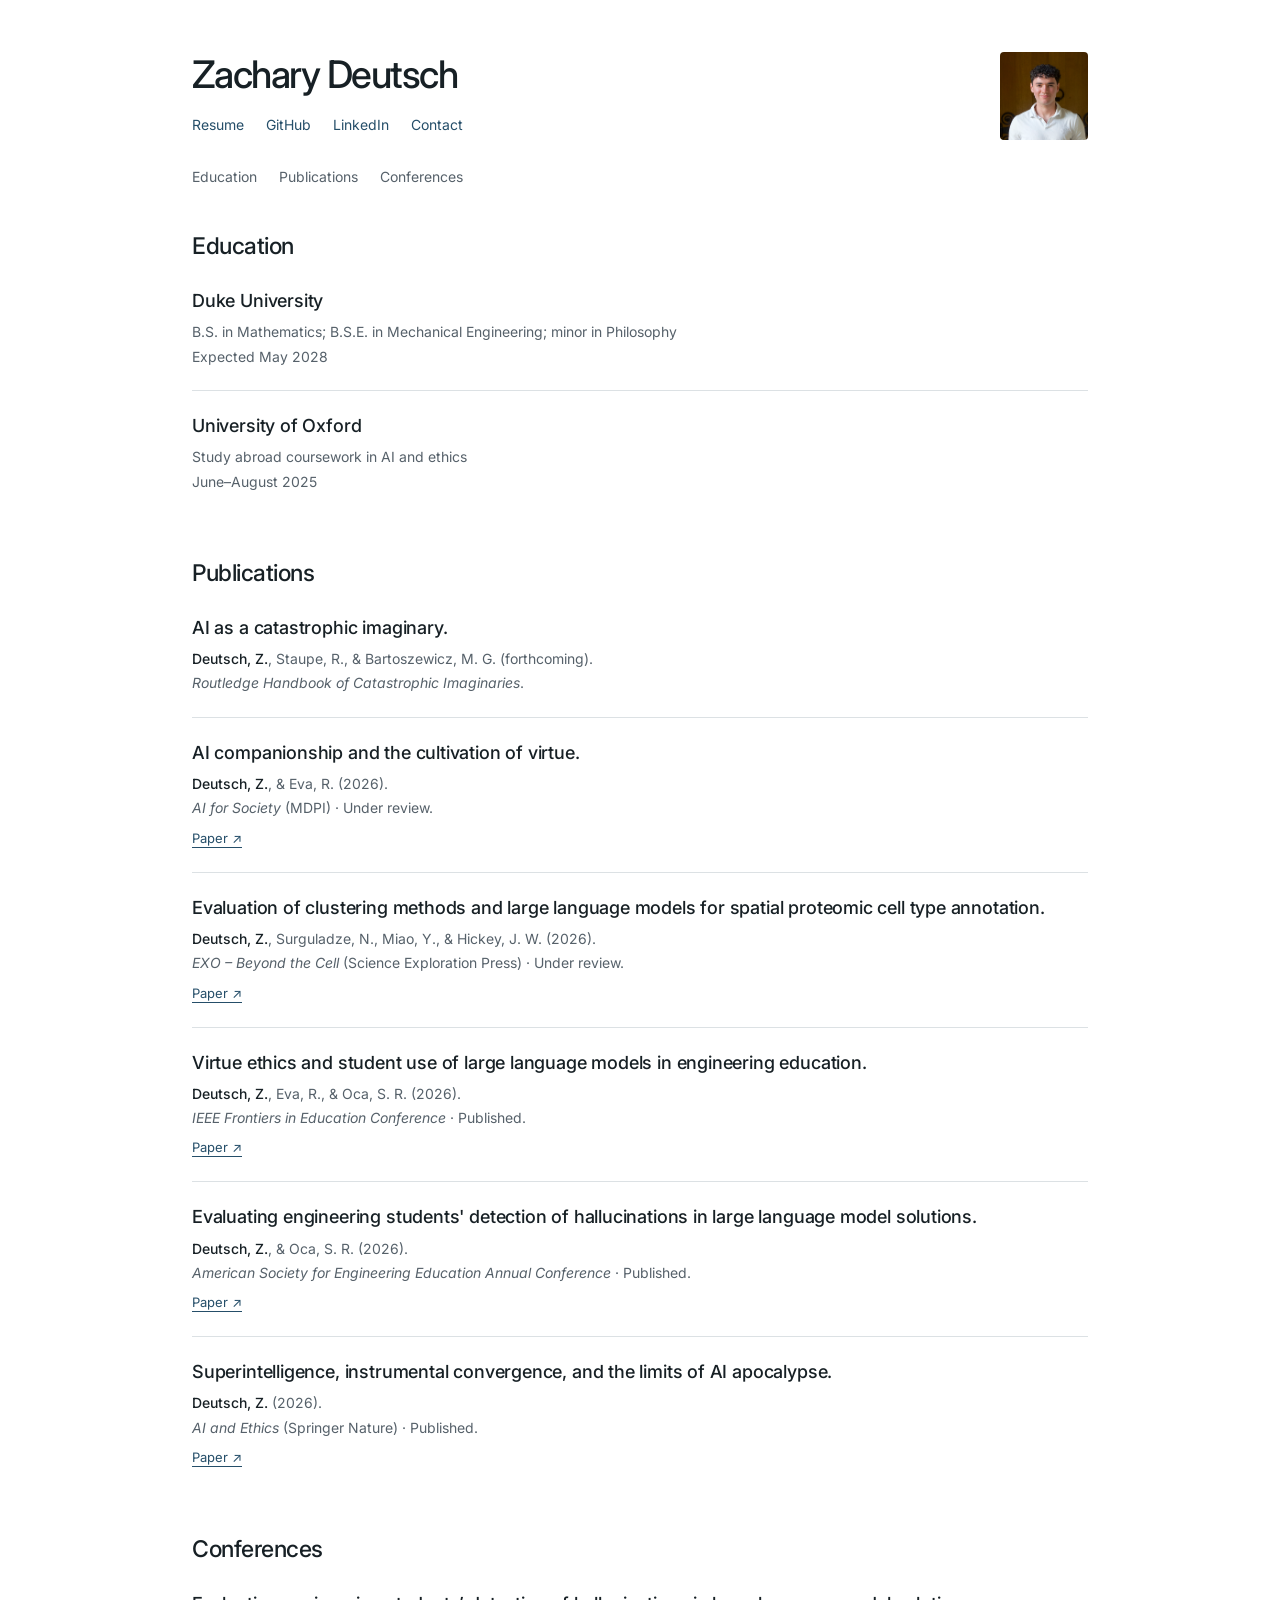
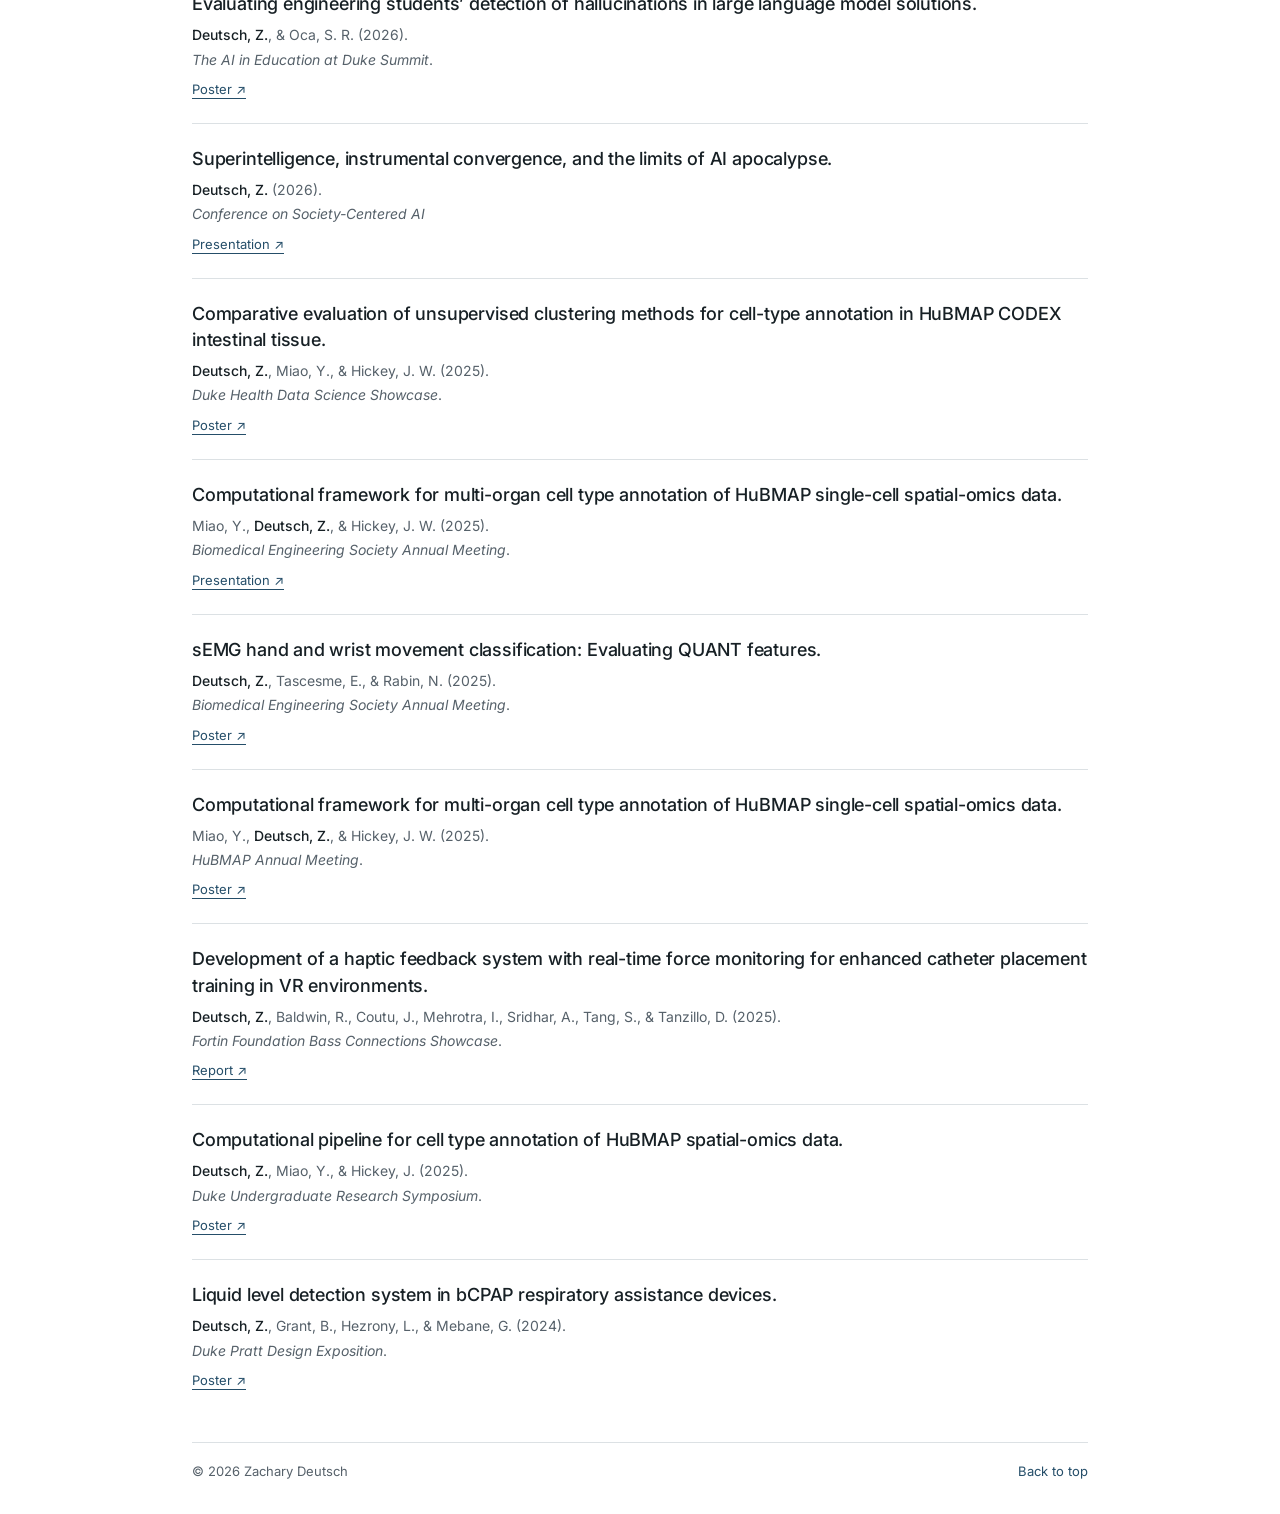
==== index.html @ 8d89047d "Correct publication metadata, statuses, report label, and education" ====
<!doctype html>
<html lang="en">
<head>
  <meta charset="utf-8" />
  <meta name="viewport" content="width=device-width,initial-scale=1" />
  <meta name="color-scheme" content="light dark" />
  <meta name="theme-color" content="#ffffff" media="(prefers-color-scheme: light)" />
  <meta name="theme-color" content="#191a1c" media="(prefers-color-scheme: dark)" />
  <title>Zachary Deutsch</title>
  <link rel="icon" href="/favicon.ico?v=serif-z-1" sizes="16x16 32x32 48x48" />
  <link rel="icon" type="image/png" href="/favicon-32.png?v=serif-z-1" sizes="32x32" media="(prefers-color-scheme: light)" />
  <link rel="icon" type="image/png" href="/favicon-dark-32.png?v=serif-z-1" sizes="32x32" media="(prefers-color-scheme: dark)" />
  <link rel="icon" type="image/svg+xml" href="/favicon.svg?v=serif-z-1" sizes="any" />
  <link rel="apple-touch-icon" href="/apple-touch-icon.png?v=serif-z-1" sizes="180x180" />
  <meta name="description" content="Personal website and portfolio of Zachary Deutsch." />
  <link rel="preconnect" href="https://fonts.googleapis.com">
  <link href="https://fonts.googleapis.com/css2?family=Inter:wght@400;500;600&display=swap" rel="stylesheet">
  <style>
    :root{
      color-scheme:light dark;
      --bg:#ffffff; --text:#172025; --muted:#56616a;
      --border:#dce1e4; --link:#254e69; --ring:#6d93ae;
    }
    @media (prefers-color-scheme:dark){
      :root{
        --bg:#191a1c; --text:#eeeff0; --muted:#adb5bb;
        --border:#3c4146; --link:#9dc8e3; --ring:#9dc8e3;
      }
    }
    *{box-sizing:border-box}
    html{scroll-behavior:smooth}
    body{margin:0;background:var(--bg);color:var(--text);font-family:Inter,system-ui,-apple-system,Segoe UI,Roboto,Helvetica,Arial,sans-serif;font-size:15px;line-height:1.6}
    .container{max-width:960px;margin:0 auto;padding:0 32px 32px}
    a{color:var(--link);text-decoration-thickness:1px;text-underline-offset:4px}
    a:focus-visible{outline:2px solid var(--ring);outline-offset:4px}
    .site-header{padding-top:52px}
    .identity{display:flex;justify-content:space-between;align-items:flex-start;gap:32px}
    h1{font-size:clamp(2rem,4vw,2.375rem);font-weight:500;line-height:1.16;letter-spacing:-.04em;margin:0}
    .profile-links,.section-links{display:flex;flex-wrap:wrap;gap:8px 22px}
    .profile-links{margin-top:18px}
    .profile-links a,.section-links a{font-size:.875rem;text-decoration:none}
    .profile-links a:hover,.section-links a:hover{text-decoration:underline}
    .section-links{margin-top:26px}
    .section-links a{color:var(--muted)}
    .avatar{width:88px;height:88px;flex-shrink:0;object-fit:cover;border-radius:4px}
    .section{margin-top:44px;scroll-margin-top:24px}
    h2{font-size:1.4375rem;line-height:1.3;font-weight:500;letter-spacing:-.02em;margin:0 0 4px}
    .grid{display:grid;gap:0}
    .list-item{min-width:0;margin:0;padding:22px 0}
    .list-item + .list-item{border-top:1px solid var(--border)}
    .publication-title{font-size:1.125rem;line-height:1.45;font-weight:500;letter-spacing:-.01em;margin:0;overflow-wrap:break-word}
    .publication-title a{color:var(--text);text-decoration:none}
    .publication-title a:hover{text-decoration:underline}
    .publication-authors,.publication-venue{color:var(--muted);font-size:.875rem;line-height:1.6}
    .publication-authors{margin:7px 0 0}
    .publication-authors strong{color:var(--text);font-weight:500}
    .publication-venue{margin:2px 0 0}
    .paper-link{display:inline-block;margin-top:8px;font-size:.8125rem}
    .footer{display:flex;justify-content:space-between;flex-wrap:wrap;gap:12px;margin-top:28px;padding-top:18px;border-top:1px solid var(--border);color:var(--muted);font-size:.8125rem}
    .footer a{text-decoration:none}
    .footer a:hover{text-decoration:underline}
    @media (max-width:640px){
      .container{padding:0 22px 28px}
      .site-header{padding-top:32px}
      .identity{gap:20px}
      .avatar{width:72px;height:72px}
      .profile-links{gap:8px 18px;margin-top:14px}
      .section-links{gap:8px 20px;margin-top:24px}
      .section{margin-top:36px}
      .publication-title{font-size:1.0625rem}
    }
    @media (max-width:380px){
      .identity{gap:14px}
      h1{font-size:1.75rem}
      .avatar{width:60px;height:60px}
    }
    @media (prefers-reduced-motion:reduce){
      html{scroll-behavior:auto}
    }
  </style>
</head>
<body id="top">
  <div class="container">
    <header class="site-header">
      <div class="identity">
        <div>
          <h1>Zachary Deutsch</h1>
          <nav class="profile-links" aria-label="Personal links">
            <a href="Zachary_Deutsch_Resume.pdf" target="_blank" rel="noopener noreferrer">Resume</a>
            <a href="https://github.com/zachary-deutsch" target="_blank" rel="noopener noreferrer">GitHub</a>
            <a href="https://www.linkedin.com/in/zachary-deutsch-505307279/" target="_blank" rel="noopener noreferrer">LinkedIn</a>
            <a href="mailto:zachary.deutsch@duke.edu">Contact</a>
          </nav>
        </div>
        <img class="avatar" src="portrait.jpg" alt="Zachary Deutsch" width="88" height="88" />
      </div>
      <nav class="section-links" aria-label="Sections">
        <a href="#education">Education</a>
        <a href="#publications">Publications</a>
        <a href="#conferences">Conferences</a>
      </nav>
    </header>

    <main>
      <!-- Education -->
      <section id="education" class="section">
        <h2>Education</h2>
        <div class="grid">
          <article class="list-item publication">
            <h3 class="publication-title">Duke University</h3>
            <p class="publication-authors">B.S. in Mathematics; B.S.E. in Mechanical Engineering; minor in Philosophy</p>
            <p class="publication-venue">Expected May 2028</p>
          </article>
          <article class="list-item publication">
            <h3 class="publication-title">University of Oxford</h3>
            <p class="publication-authors">Study abroad coursework in AI and ethics</p>
            <p class="publication-venue">June–August 2025</p>
          </article>
        </div>
      </section>

      <!-- Publications -->
      <section id="publications" class="section">
        <h2>Publications</h2>
        <div class="grid">
          <article class="list-item publication">
            <h3 class="publication-title">AI as a catastrophic imaginary.</h3>
            <p class="publication-authors"><strong>Deutsch, Z.</strong>, Staupe, R., &amp; Bartoszewicz, M. G. (forthcoming).</p>
            <p class="publication-venue"><em>Routledge Handbook of Catastrophic Imaginaries</em>.</p>
          </article>
          <article class="list-item publication">
            <h3 class="publication-title"><a href="AI_Companionship_and_the_Cultivation_of_Virtue.pdf" target="_blank" rel="noopener noreferrer">AI companionship and the cultivation of virtue.</a></h3>
            <p class="publication-authors"><strong>Deutsch, Z.</strong>, &amp; Eva, R. (2026).</p>
            <p class="publication-venue"><em>AI for Society</em> (MDPI) · Under review.</p>
            <a class="paper-link" href="AI_Companionship_and_the_Cultivation_of_Virtue.pdf" target="_blank" rel="noopener noreferrer" aria-label="Read paper">Paper ↗</a>
          </article>
          <article class="list-item publication">
            <h3 class="publication-title"><a href="Deutsch_Hickey_Manuscript.pdf" target="_blank" rel="noopener noreferrer">Evaluation of clustering methods and large language models for spatial proteomic cell type annotation.</a></h3>
            <p class="publication-authors"><strong>Deutsch, Z.</strong>, Surguladze, N., Miao, Y., &amp; Hickey, J. W. (2026).</p>
            <p class="publication-venue"><em>EXO – Beyond the Cell</em> (Science Exploration Press) · Under review.</p>
            <a class="paper-link" href="Deutsch_Hickey_Manuscript.pdf" target="_blank" rel="noopener noreferrer" aria-label="Read paper">Paper ↗</a>
          </article>
          <article class="list-item publication">
            <h3 class="publication-title"><a href="FIE_2026.pdf" target="_blank" rel="noopener noreferrer">Virtue ethics and student use of large language models in engineering education.</a></h3>
            <p class="publication-authors"><strong>Deutsch, Z.</strong>, Eva, R., &amp; Oca, S. R. (2026).</p>
            <p class="publication-venue"><em>IEEE Frontiers in Education Conference</em> · Published.</p>
            <a class="paper-link" href="FIE_2026.pdf" target="_blank" rel="noopener noreferrer" aria-label="Read paper">Paper ↗</a>
          </article>
          <article class="list-item publication">
            <h3 class="publication-title"><a href="https://peer.asee.org/evaluating-engineering-students-detection-of-hallucinations-in-large-language-model-solutions" target="_blank" rel="noopener noreferrer">Evaluating engineering students' detection of hallucinations in large language model solutions.</a></h3>
            <p class="publication-authors"><strong>Deutsch, Z.</strong>, &amp; Oca, S. R. (2026).</p>
            <p class="publication-venue"><em>American Society for Engineering Education Annual Conference</em> · Published.</p>
            <a class="paper-link" href="https://peer.asee.org/evaluating-engineering-students-detection-of-hallucinations-in-large-language-model-solutions" target="_blank" rel="noopener noreferrer" aria-label="Read paper">Paper ↗</a>
          </article>
          <article class="list-item publication">
            <h3 class="publication-title"><a href="https://link.springer.com/article/10.1007/s43681-025-00941-z" target="_blank" rel="noopener noreferrer">Superintelligence, instrumental convergence, and the limits of AI apocalypse.</a></h3>
            <p class="publication-authors"><strong>Deutsch, Z.</strong> (2026).</p>
            <p class="publication-venue"><em>AI and Ethics</em> (Springer Nature) · Published.</p>
            <a class="paper-link" href="https://link.springer.com/article/10.1007/s43681-025-00941-z" target="_blank" rel="noopener noreferrer" aria-label="Read paper">Paper ↗</a>
          </article>
        </div>
      </section>

      <!-- Conferences -->
      <section id="conferences" class="section">
        <h2>Conferences</h2>
        <div class="grid">
          <article class="list-item publication">
            <h3 class="publication-title"><a href="Duke_AI_Education_Conference.pdf" target="_blank" rel="noopener noreferrer">Evaluating engineering students’ detection of hallucinations in large language model solutions.</a></h3>
            <p class="publication-authors"><strong>Deutsch, Z.</strong>, &amp; Oca, S. R. (2026).</p>
            <p class="publication-venue"><em>The AI in Education at Duke Summit</em>.</p>
            <a class="paper-link" href="Duke_AI_Education_Conference.pdf" target="_blank" rel="noopener noreferrer" aria-label="View poster">Poster ↗</a>
          </article>
          <article class="list-item publication" id="scai-2026-superintelligence">
            <h3 class="publication-title"><a href="https://sites.duke.edu/scai/abstracts/#e-n-accordion-item-1442" target="_blank" rel="noopener noreferrer">Superintelligence, instrumental convergence, and the limits of AI apocalypse.</a></h3>
            <p class="publication-authors"><strong>Deutsch, Z.</strong> (2026).</p>
            <p class="publication-venue"><em>Conference on Society-Centered AI</em></p>
            <a class="paper-link" href="https://sites.duke.edu/scai/abstracts/#e-n-accordion-item-1442" target="_blank" rel="noopener noreferrer" aria-label="View presentation">Presentation ↗</a>
          </article>
          <article class="list-item publication">
            <h3 class="publication-title"><a href="20251125_Health_Data_Science.pdf" target="_blank" rel="noopener noreferrer">Comparative evaluation of unsupervised clustering methods for cell-type annotation in HuBMAP CODEX intestinal tissue.</a></h3>
            <p class="publication-authors"><strong>Deutsch, Z.</strong>, Miao, Y., &amp; Hickey, J. W. (2025).</p>
            <p class="publication-venue"><em>Duke Health Data Science Showcase</em>.</p>
            <a class="paper-link" href="20251125_Health_Data_Science.pdf" target="_blank" rel="noopener noreferrer" aria-label="View poster">Poster ↗</a>
          </article>
          <article class="list-item publication" id="bmes-2025-computational-framework">
            <h3 class="publication-title"><a href="https://2025bmes.eventscribe.net/fsPopup.asp?PresentationID=1702075&amp;mode=presInfo" target="_blank" rel="noopener noreferrer">Computational framework for multi-organ cell type annotation of HuBMAP single-cell spatial-omics data.</a></h3>
            <p class="publication-authors">Miao, Y., <strong>Deutsch, Z.</strong>, &amp; Hickey, J. W. (2025).</p>
            <p class="publication-venue"><em>Biomedical Engineering Society Annual Meeting</em>.</p>
            <a class="paper-link" href="https://2025bmes.eventscribe.net/fsPopup.asp?PresentationID=1702075&amp;mode=presInfo" target="_blank" rel="noopener noreferrer" aria-label="View presentation">Presentation ↗</a>
          </article>
          <article class="list-item publication">
            <h3 class="publication-title"><a href="20250908_BMES_Deutsch.pdf" target="_blank" rel="noopener noreferrer">sEMG hand and wrist movement classification: Evaluating QUANT features.</a></h3>
            <p class="publication-authors"><strong>Deutsch, Z.</strong>, Tascesme, E., &amp; Rabin, N. (2025).</p>
            <p class="publication-venue"><em>Biomedical Engineering Society Annual Meeting</em>.</p>
            <a class="paper-link" href="20250908_BMES_Deutsch.pdf" target="_blank" rel="noopener noreferrer" aria-label="View poster">Poster ↗</a>
          </article>
          <article class="list-item publication">
            <h3 class="publication-title"><a href="20250502_HuBMAP_annual_poster_Yang-compressed.pdf" target="_blank" rel="noopener noreferrer">Computational framework for multi-organ cell type annotation of HuBMAP single-cell spatial-omics data.</a></h3>
            <p class="publication-authors">Miao, Y., <strong>Deutsch, Z.</strong>, &amp; Hickey, J. W. (2025).</p>
            <p class="publication-venue"><em>HuBMAP Annual Meeting</em>.</p>
            <a class="paper-link" href="20250502_HuBMAP_annual_poster_Yang-compressed.pdf" target="_blank" rel="noopener noreferrer" aria-label="View poster">Poster ↗</a>
          </article>
          <article class="list-item publication">
            <h3 class="publication-title"><a href="Review%20Paper%20Structure.pdf" target="_blank" rel="noopener noreferrer">Development of a haptic feedback system with real-time force monitoring for enhanced catheter placement training in VR environments.</a></h3>
            <p class="publication-authors"><strong>Deutsch, Z.</strong>, Baldwin, R., Coutu, J., Mehrotra, I., Sridhar, A., Tang, S., &amp; Tanzillo, D. (2025).</p>
            <p class="publication-venue"><em>Fortin Foundation Bass Connections Showcase</em>.</p>
            <a class="paper-link" href="Review%20Paper%20Structure.pdf" target="_blank" rel="noopener noreferrer" aria-label="Read report">Report ↗</a>
          </article>
          <article class="list-item publication">
            <h3 class="publication-title"><a href="20250410_Undergraduate_Research_Symposium_Deutsch.pdf" target="_blank" rel="noopener noreferrer">Computational pipeline for cell type annotation of HuBMAP spatial-omics data.</a></h3>
            <p class="publication-authors"><strong>Deutsch, Z.</strong>, Miao, Y., &amp; Hickey, J. (2025).</p>
            <p class="publication-venue"><em>Duke Undergraduate Research Symposium</em>.</p>
            <a class="paper-link" href="20250410_Undergraduate_Research_Symposium_Deutsch.pdf" target="_blank" rel="noopener noreferrer" aria-label="View poster">Poster ↗</a>
          </article>
          <article class="list-item publication">
            <h3 class="publication-title"><a href="Poster%20Presentation.pdf" target="_blank" rel="noopener noreferrer">Liquid level detection system in bCPAP respiratory assistance devices.</a></h3>
            <p class="publication-authors"><strong>Deutsch, Z.</strong>, Grant, B., Hezrony, L., &amp; Mebane, G. (2024).</p>
            <p class="publication-venue"><em>Duke Pratt Design Exposition</em>.</p>
            <a class="paper-link" href="Poster%20Presentation.pdf" target="_blank" rel="noopener noreferrer" aria-label="View poster">Poster ↗</a>
          </article>
        </div>
      </section>
    </main>

    <footer class="footer">
      <span>© <span id="year"></span> Zachary Deutsch</span>
      <a href="#top">Back to top</a>
    </footer>
  </div>

  <script>
    document.getElementById('year').textContent = new Date().getFullYear();
  </script>
</body>
</html>
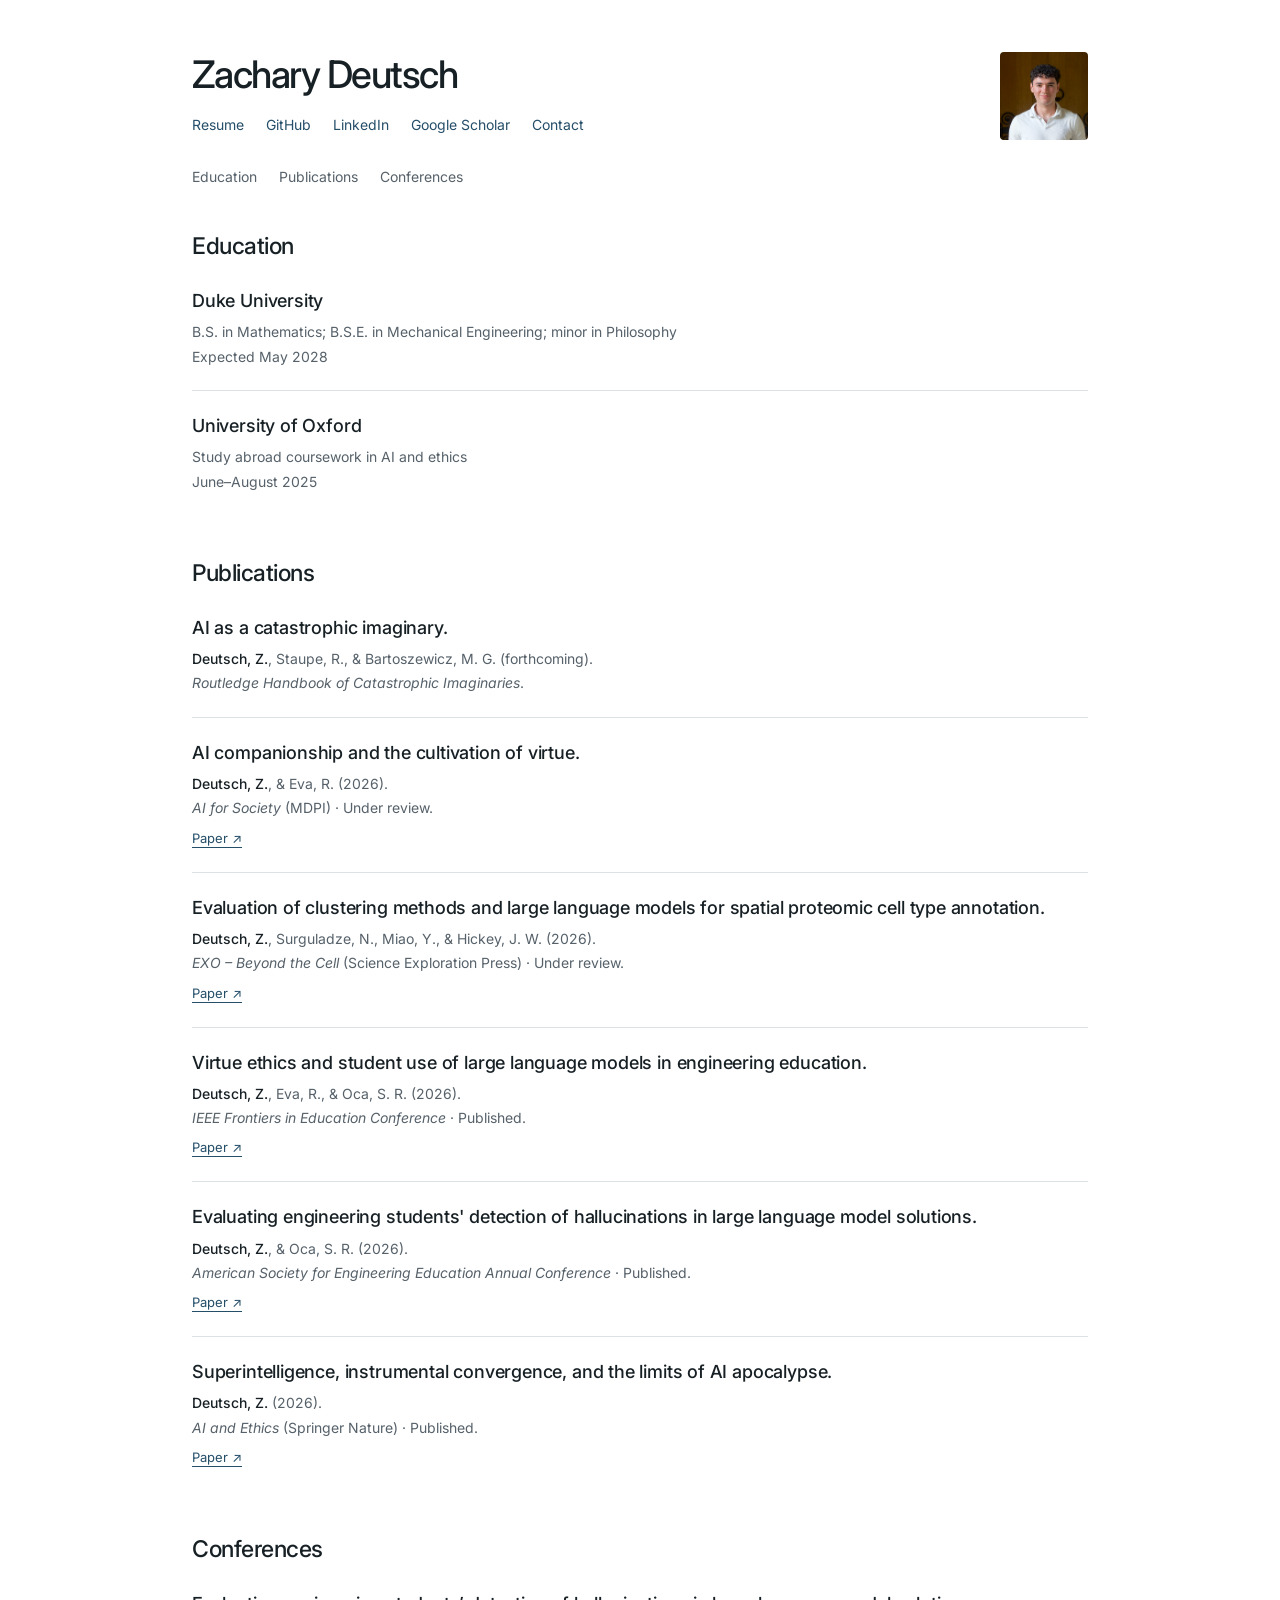
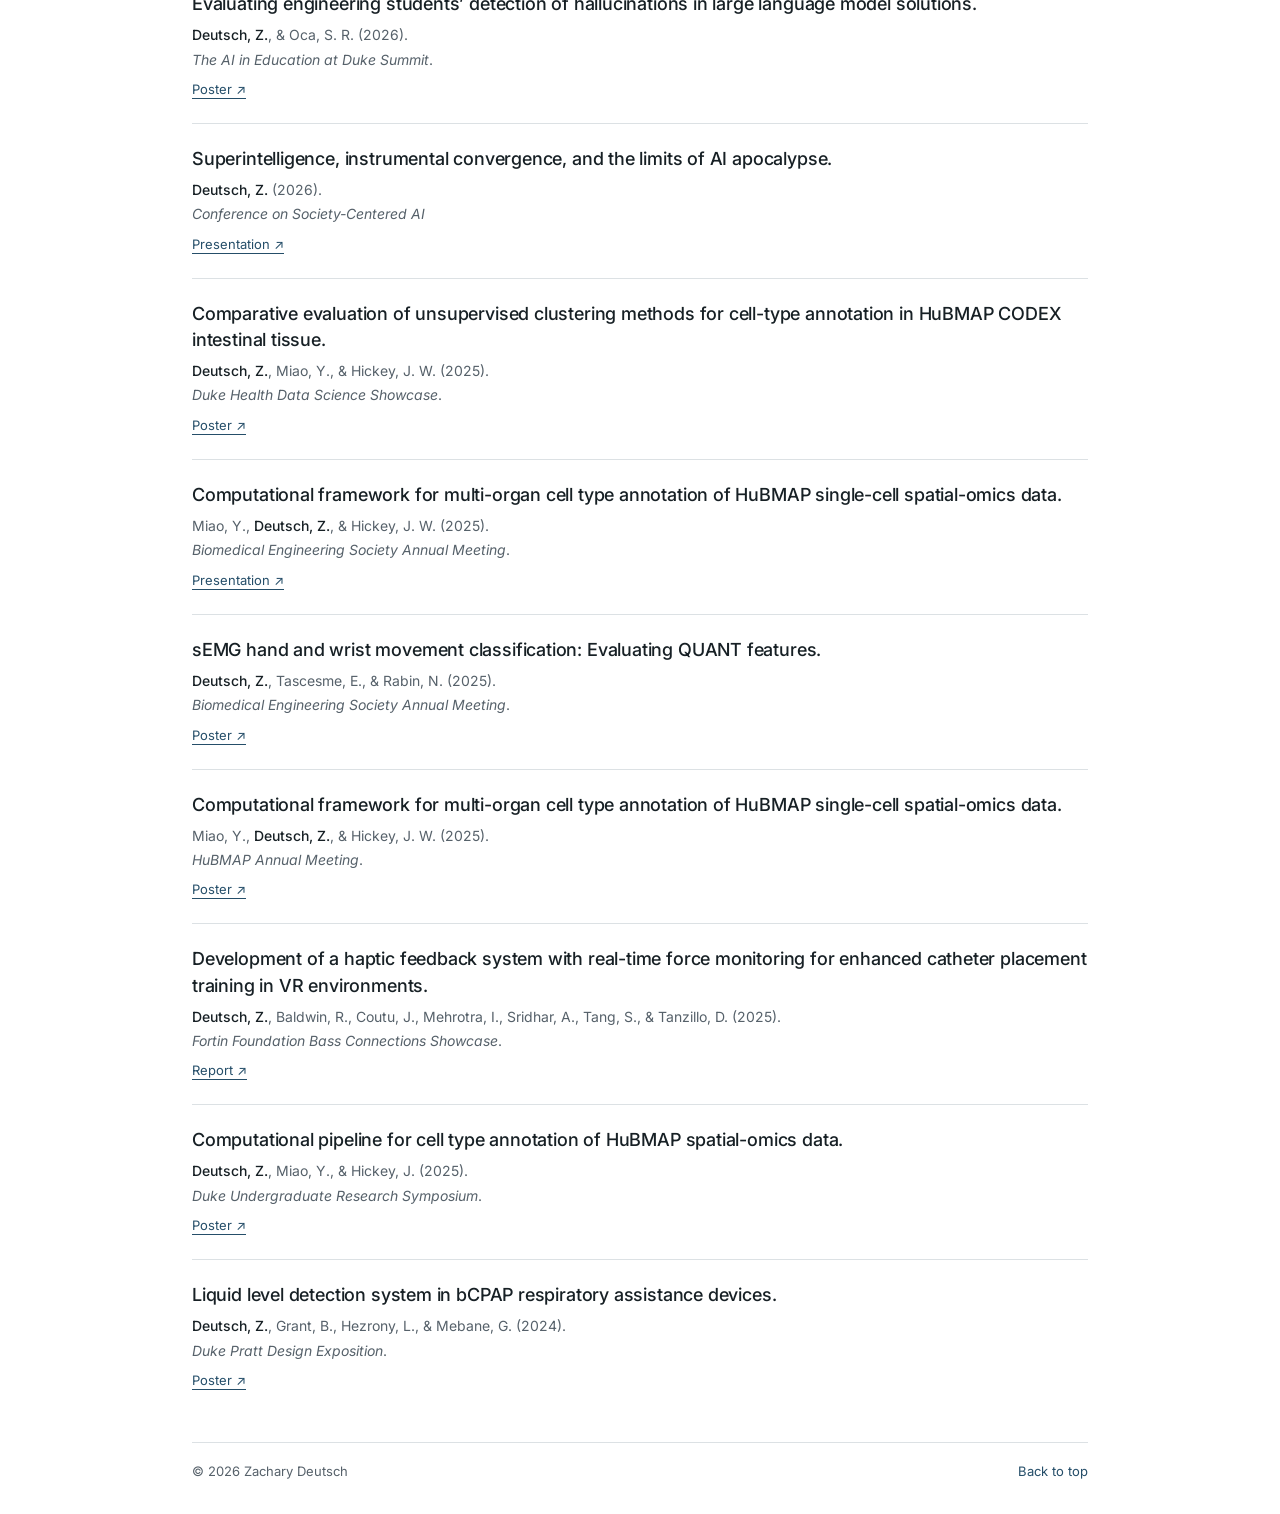
==== commit 604408bc: "Add Google Scholar profile link" ====
--- a/index.html
+++ b/index.html
@@ -89,6 +89,7 @@
             <a href="Zachary_Deutsch_Resume.pdf" target="_blank" rel="noopener noreferrer">Resume</a>
             <a href="https://github.com/zachary-deutsch" target="_blank" rel="noopener noreferrer">GitHub</a>
             <a href="https://www.linkedin.com/in/zachary-deutsch-505307279/" target="_blank" rel="noopener noreferrer">LinkedIn</a>
+            <a href="https://scholar.google.com/citations?user=0N9ZhvMAAAAJ&amp;hl=en" target="_blank" rel="noopener noreferrer">Google Scholar</a>
             <a href="mailto:zachary.deutsch@duke.edu">Contact</a>
           </nav>
         </div>
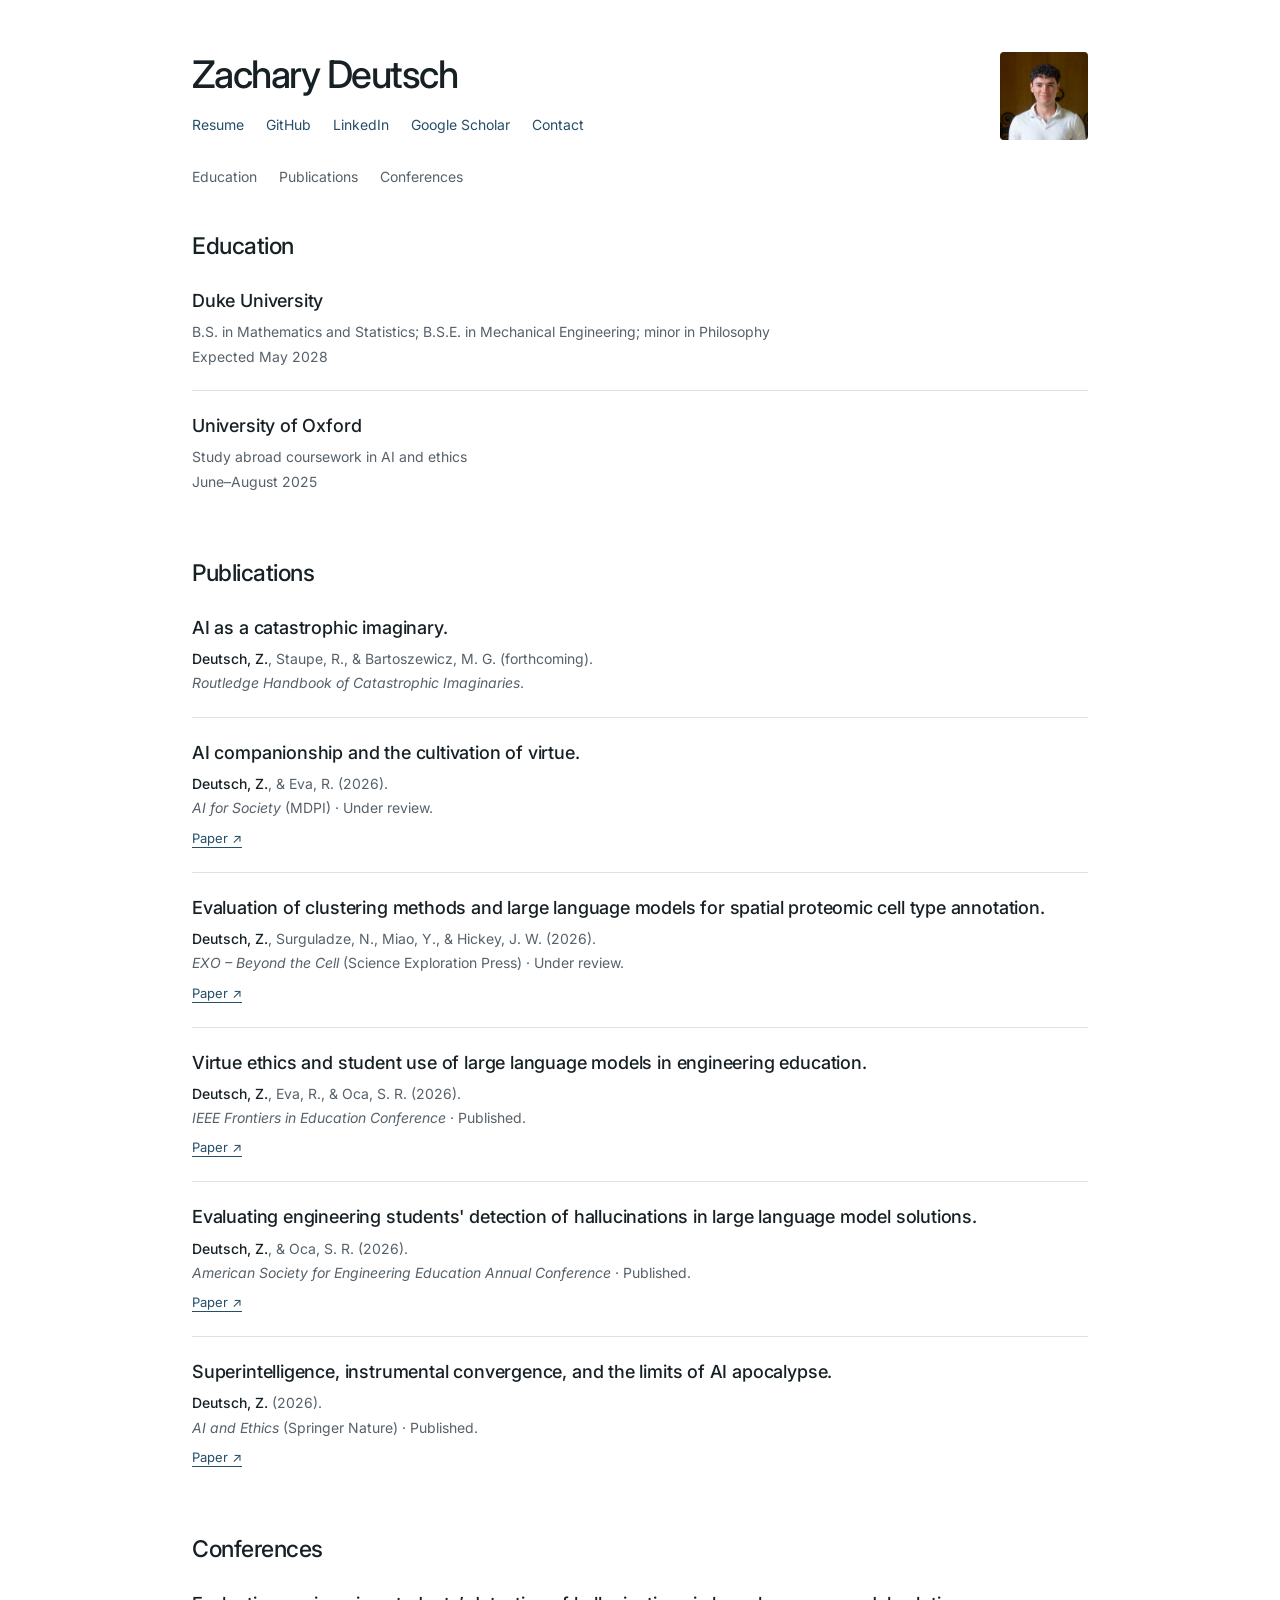
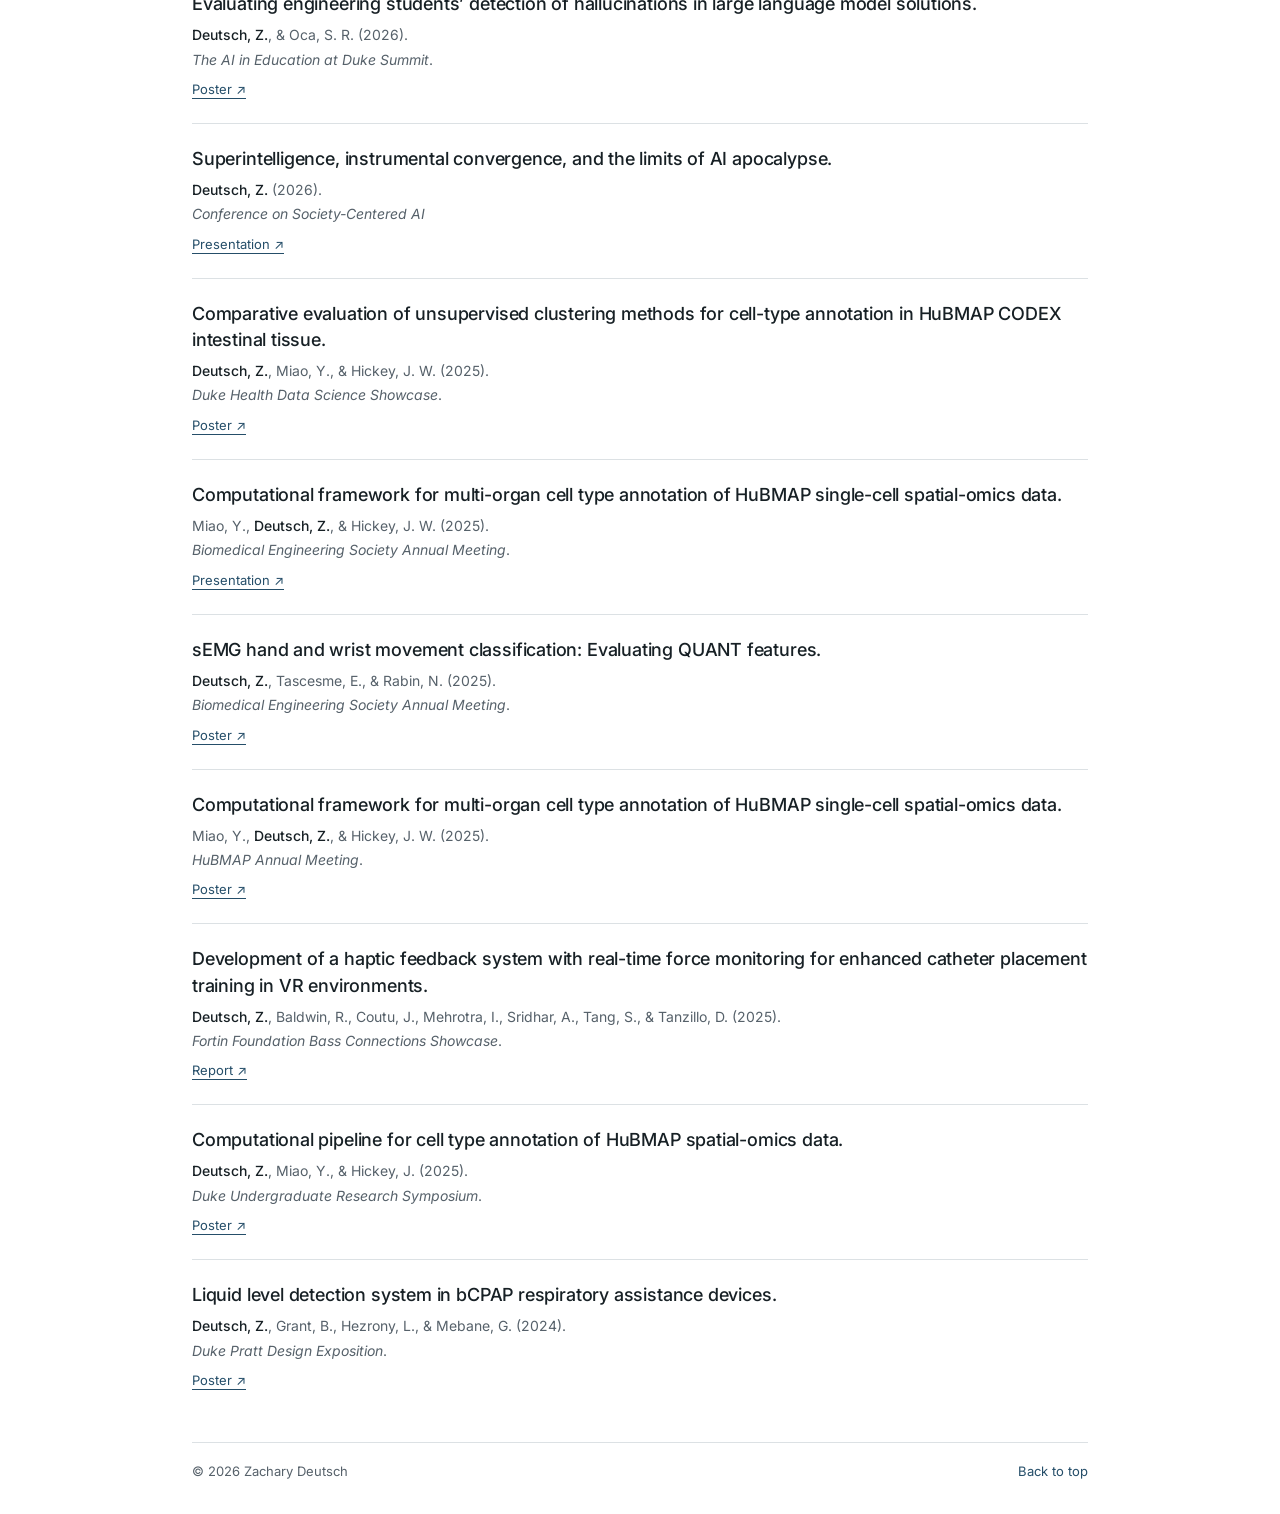
==== commit 5ab5be29: "Add Statistics major to Duke education" ====
--- a/index.html
+++ b/index.html
@@ -109,7 +109,7 @@
         <div class="grid">
           <article class="list-item publication">
             <h3 class="publication-title">Duke University</h3>
-            <p class="publication-authors">B.S. in Mathematics; B.S.E. in Mechanical Engineering; minor in Philosophy</p>
+            <p class="publication-authors">B.S. in Mathematics and Statistics; B.S.E. in Mechanical Engineering; minor in Philosophy</p>
             <p class="publication-venue">Expected May 2028</p>
           </article>
           <article class="list-item publication">
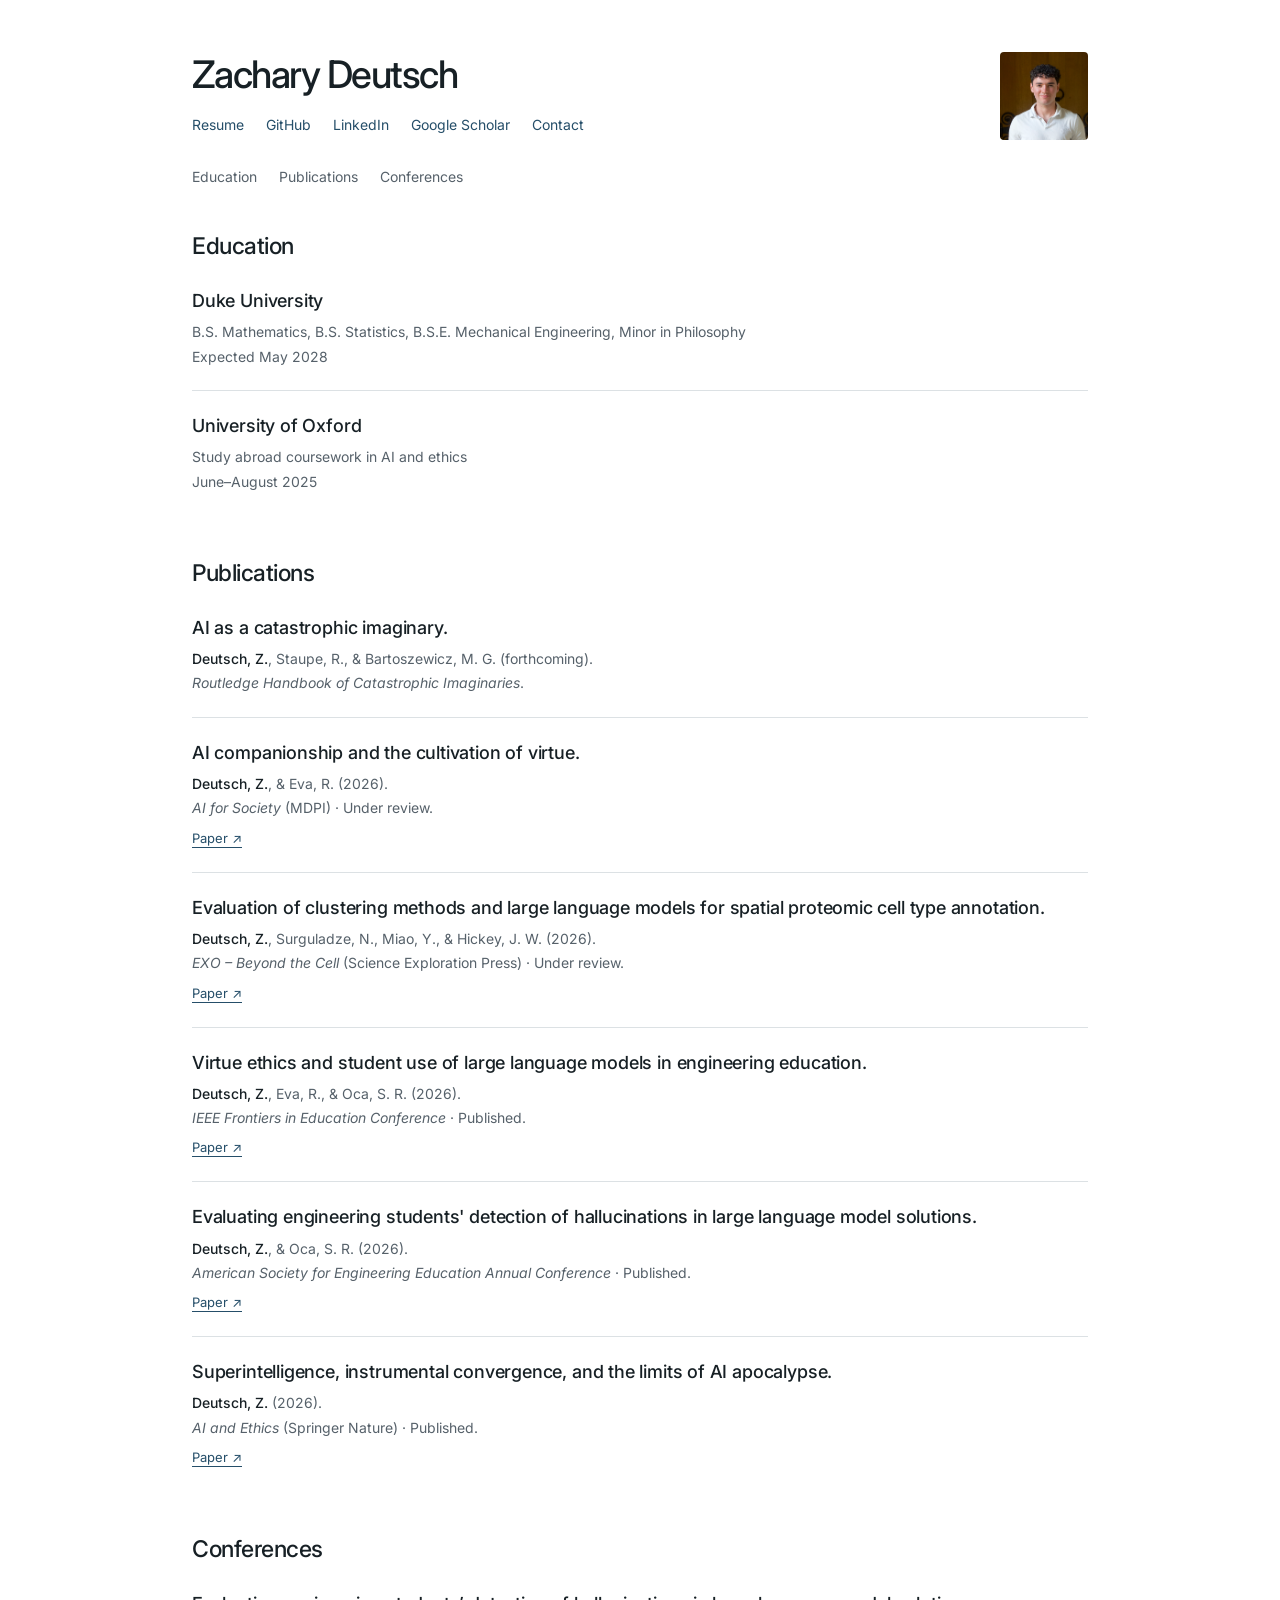
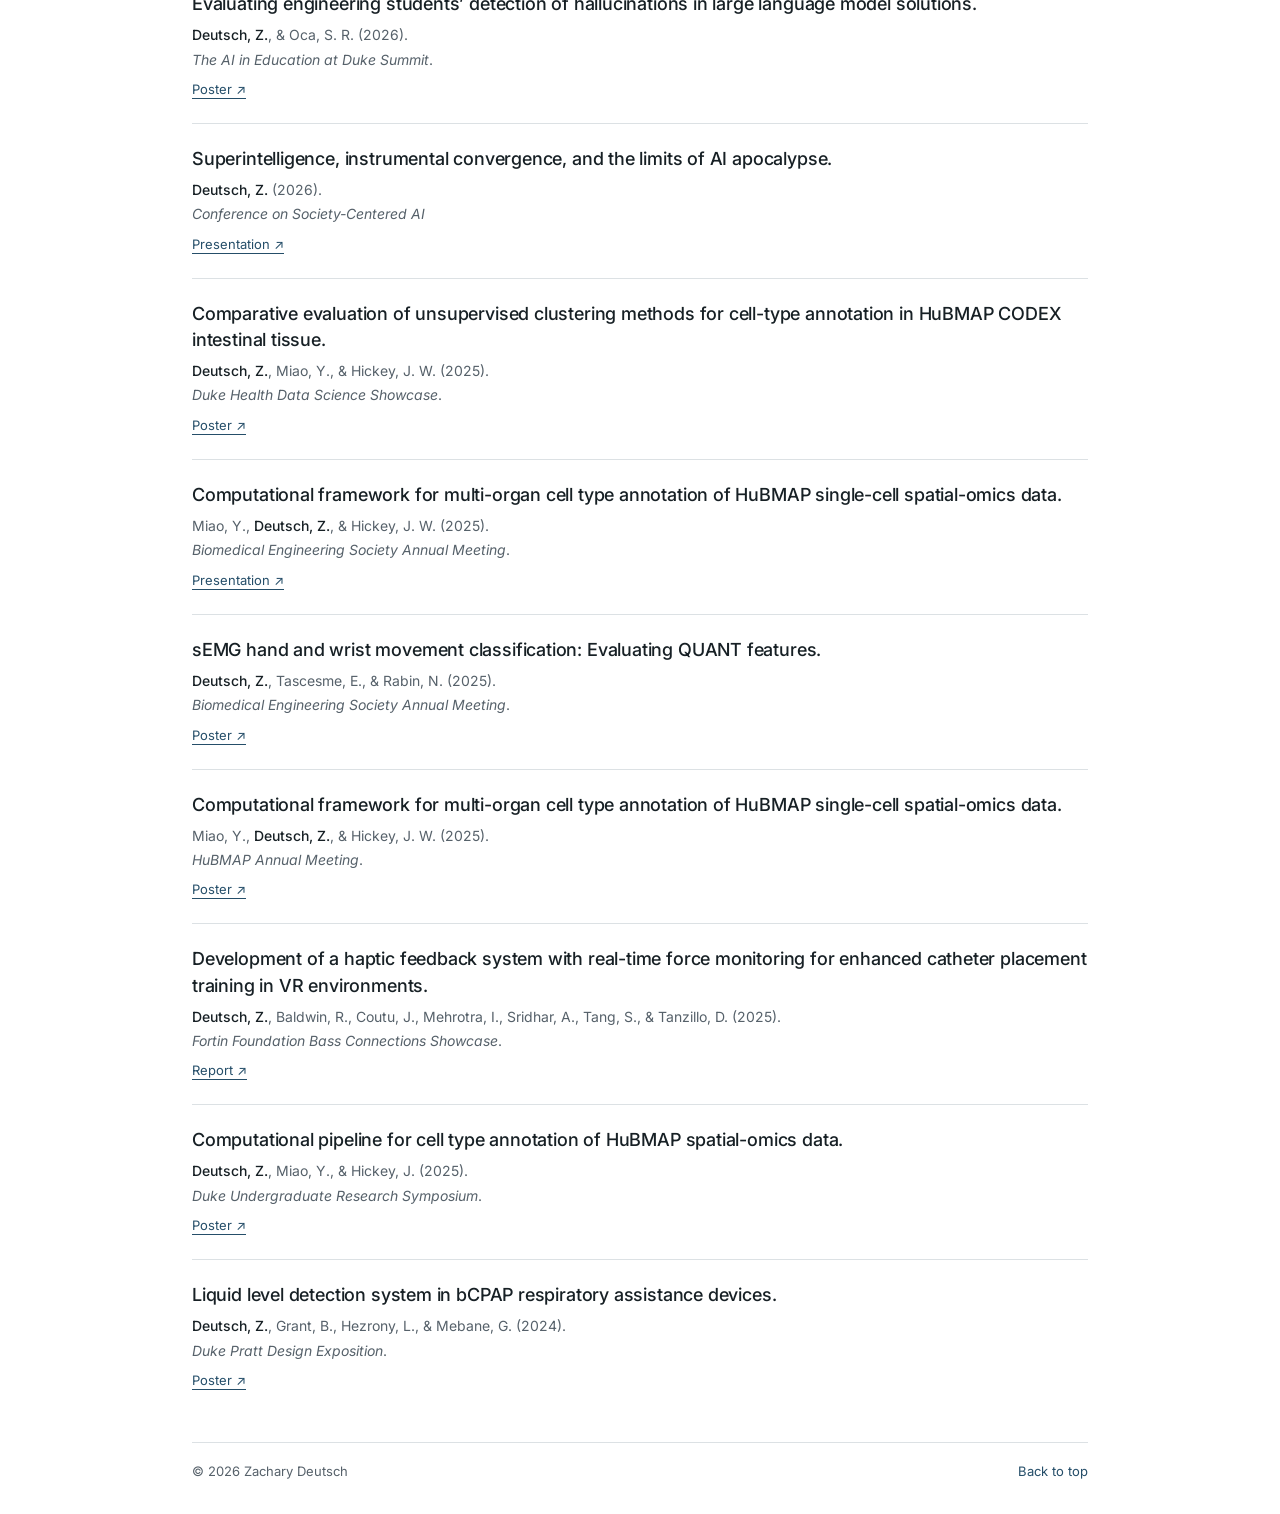
==== commit 30ef66dc: "Use requested degree wording in education" ====
--- a/index.html
+++ b/index.html
@@ -109,7 +109,7 @@
         <div class="grid">
           <article class="list-item publication">
             <h3 class="publication-title">Duke University</h3>
-            <p class="publication-authors">B.S. in Mathematics and Statistics; B.S.E. in Mechanical Engineering; minor in Philosophy</p>
+            <p class="publication-authors">B.S. Mathematics, B.S. Statistics, B.S.E. Mechanical Engineering, Minor in Philosophy</p>
             <p class="publication-venue">Expected May 2028</p>
           </article>
           <article class="list-item publication">
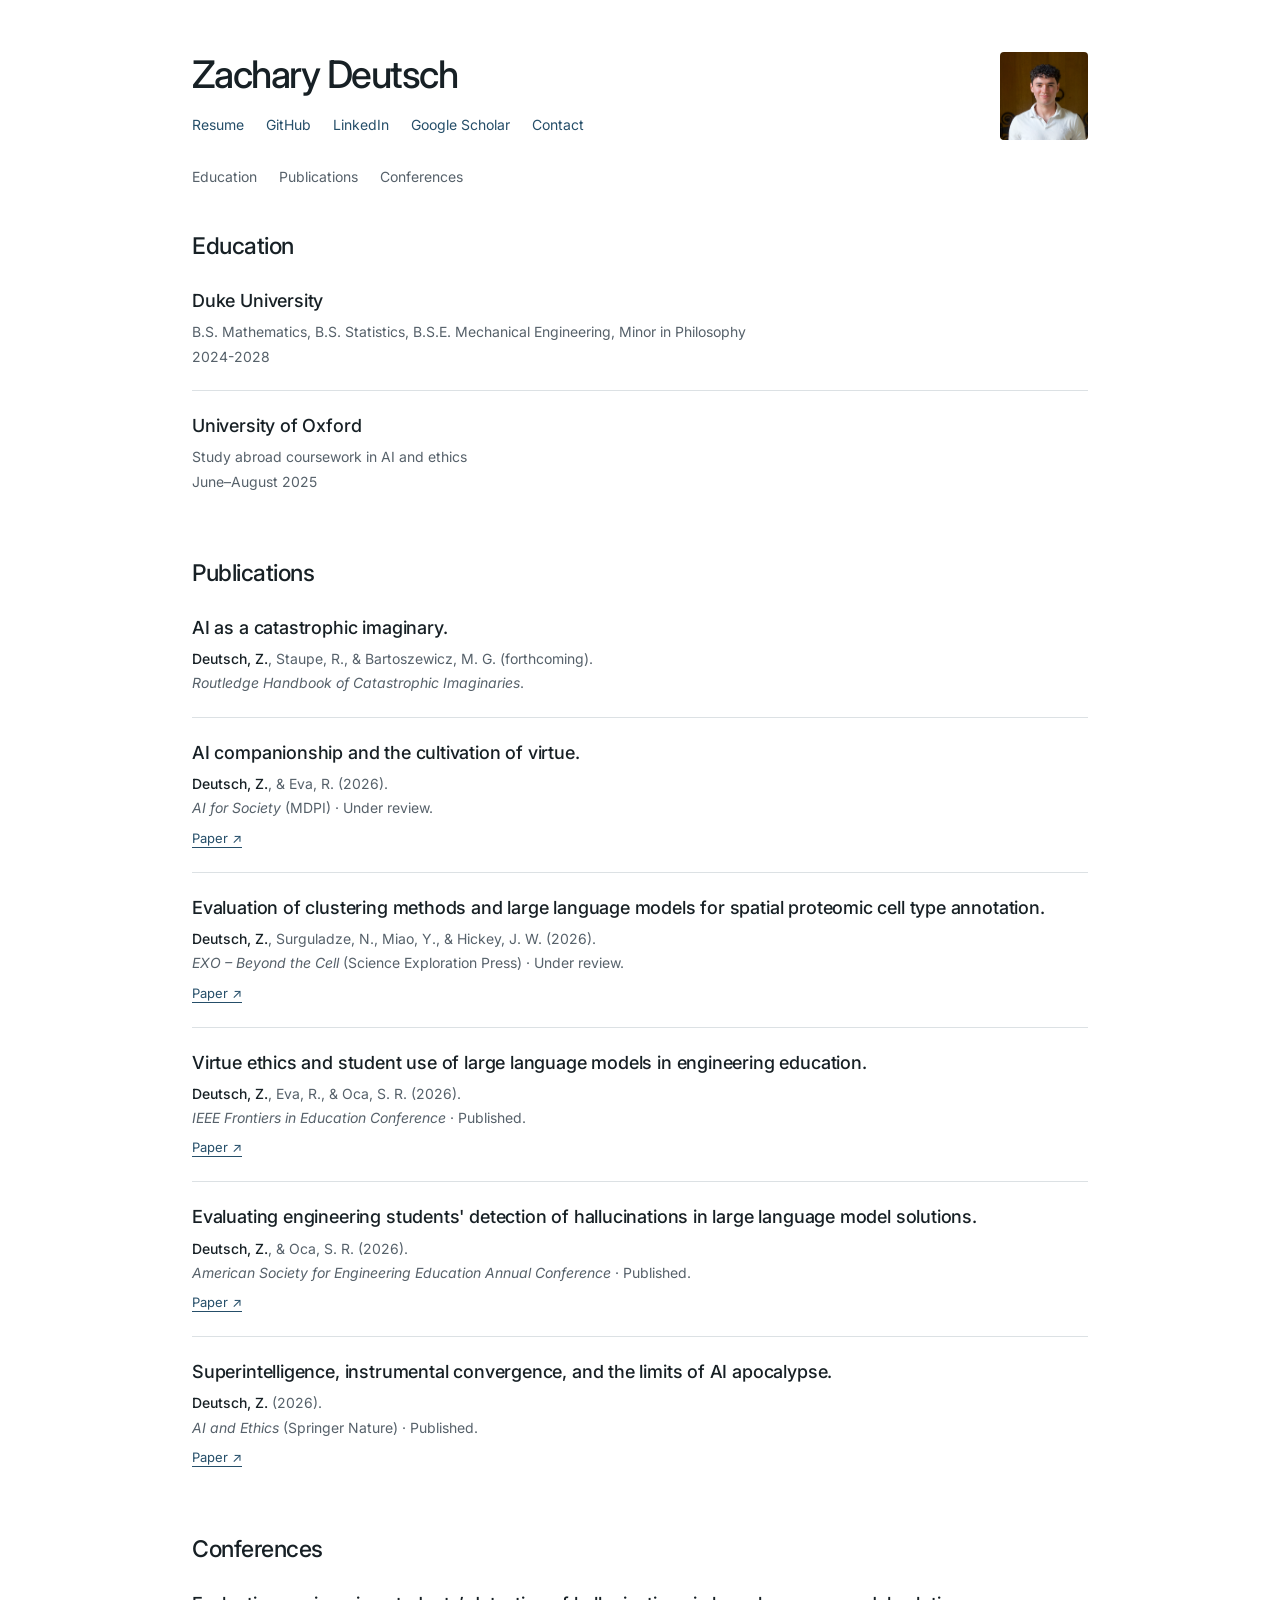
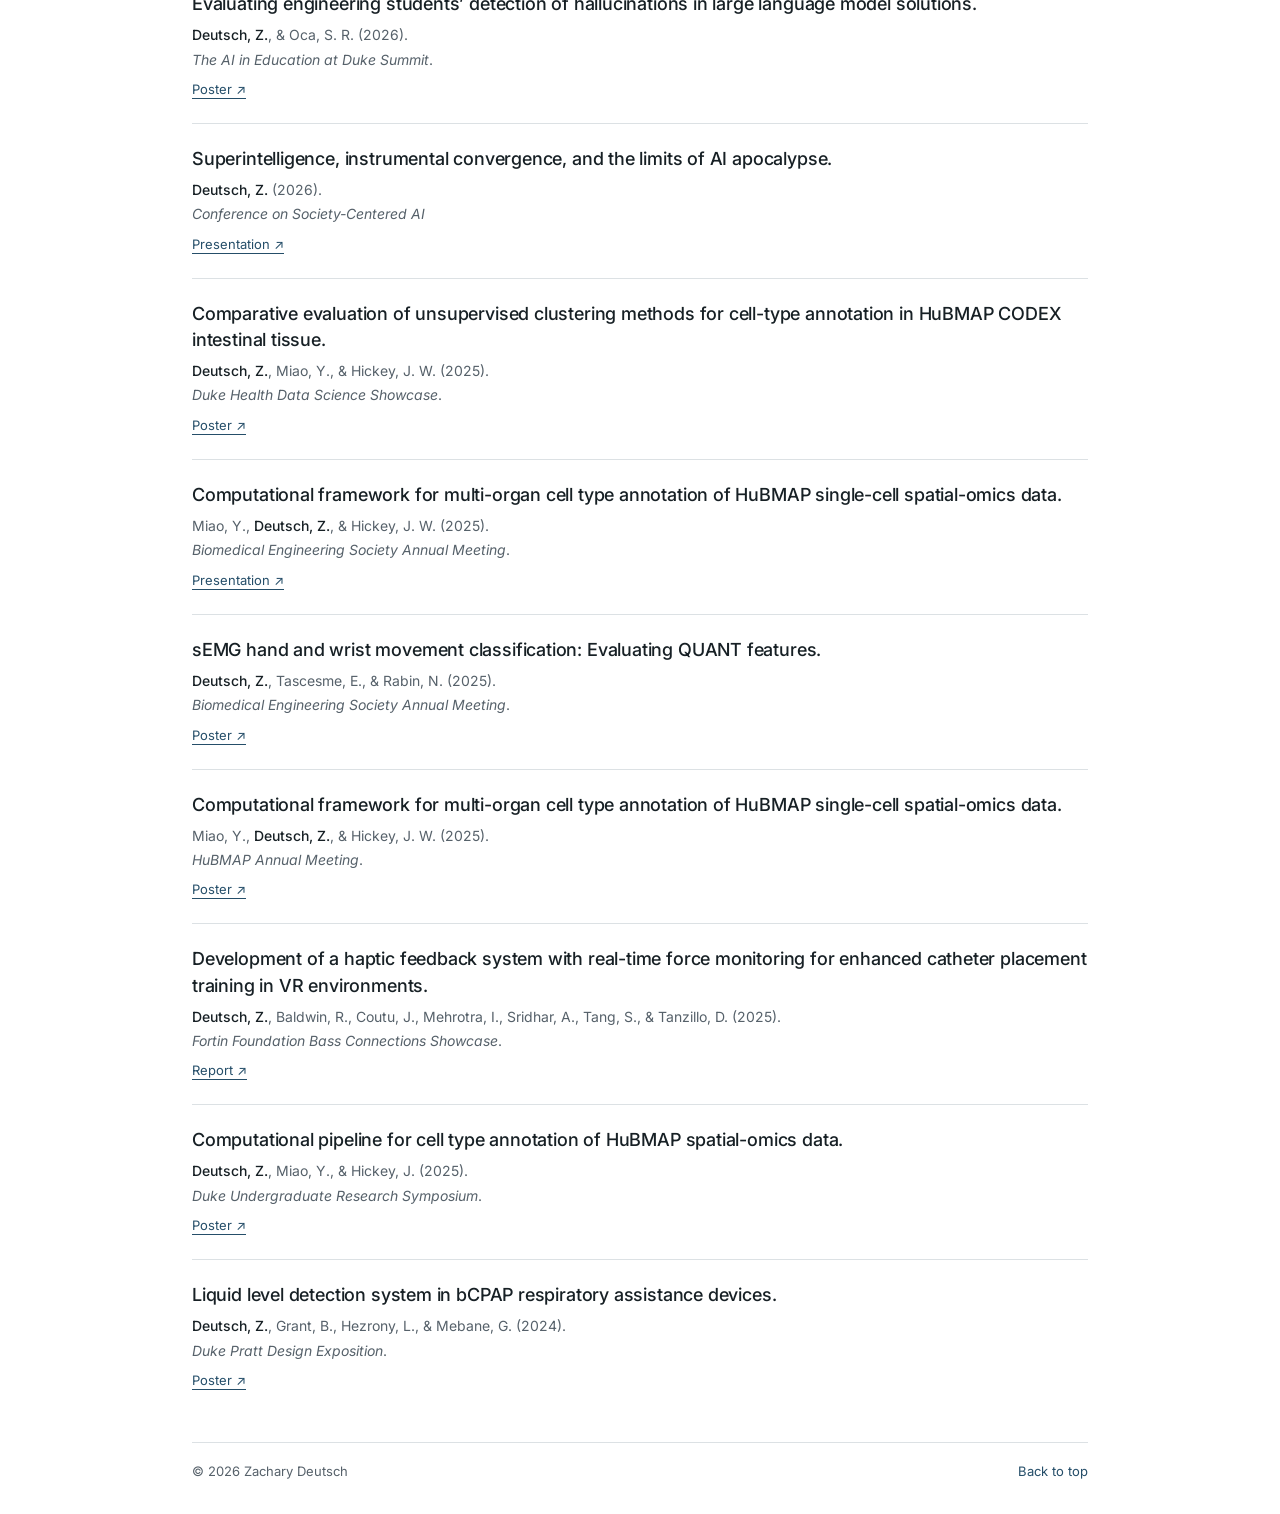
==== commit dbcfff93: "Show Duke education dates as 2024-2028" ====
--- a/index.html
+++ b/index.html
@@ -110,7 +110,7 @@
           <article class="list-item publication">
             <h3 class="publication-title">Duke University</h3>
             <p class="publication-authors">B.S. Mathematics, B.S. Statistics, B.S.E. Mechanical Engineering, Minor in Philosophy</p>
-            <p class="publication-venue">Expected May 2028</p>
+            <p class="publication-venue">2024-2028</p>
           </article>
           <article class="list-item publication">
             <h3 class="publication-title">University of Oxford</h3>
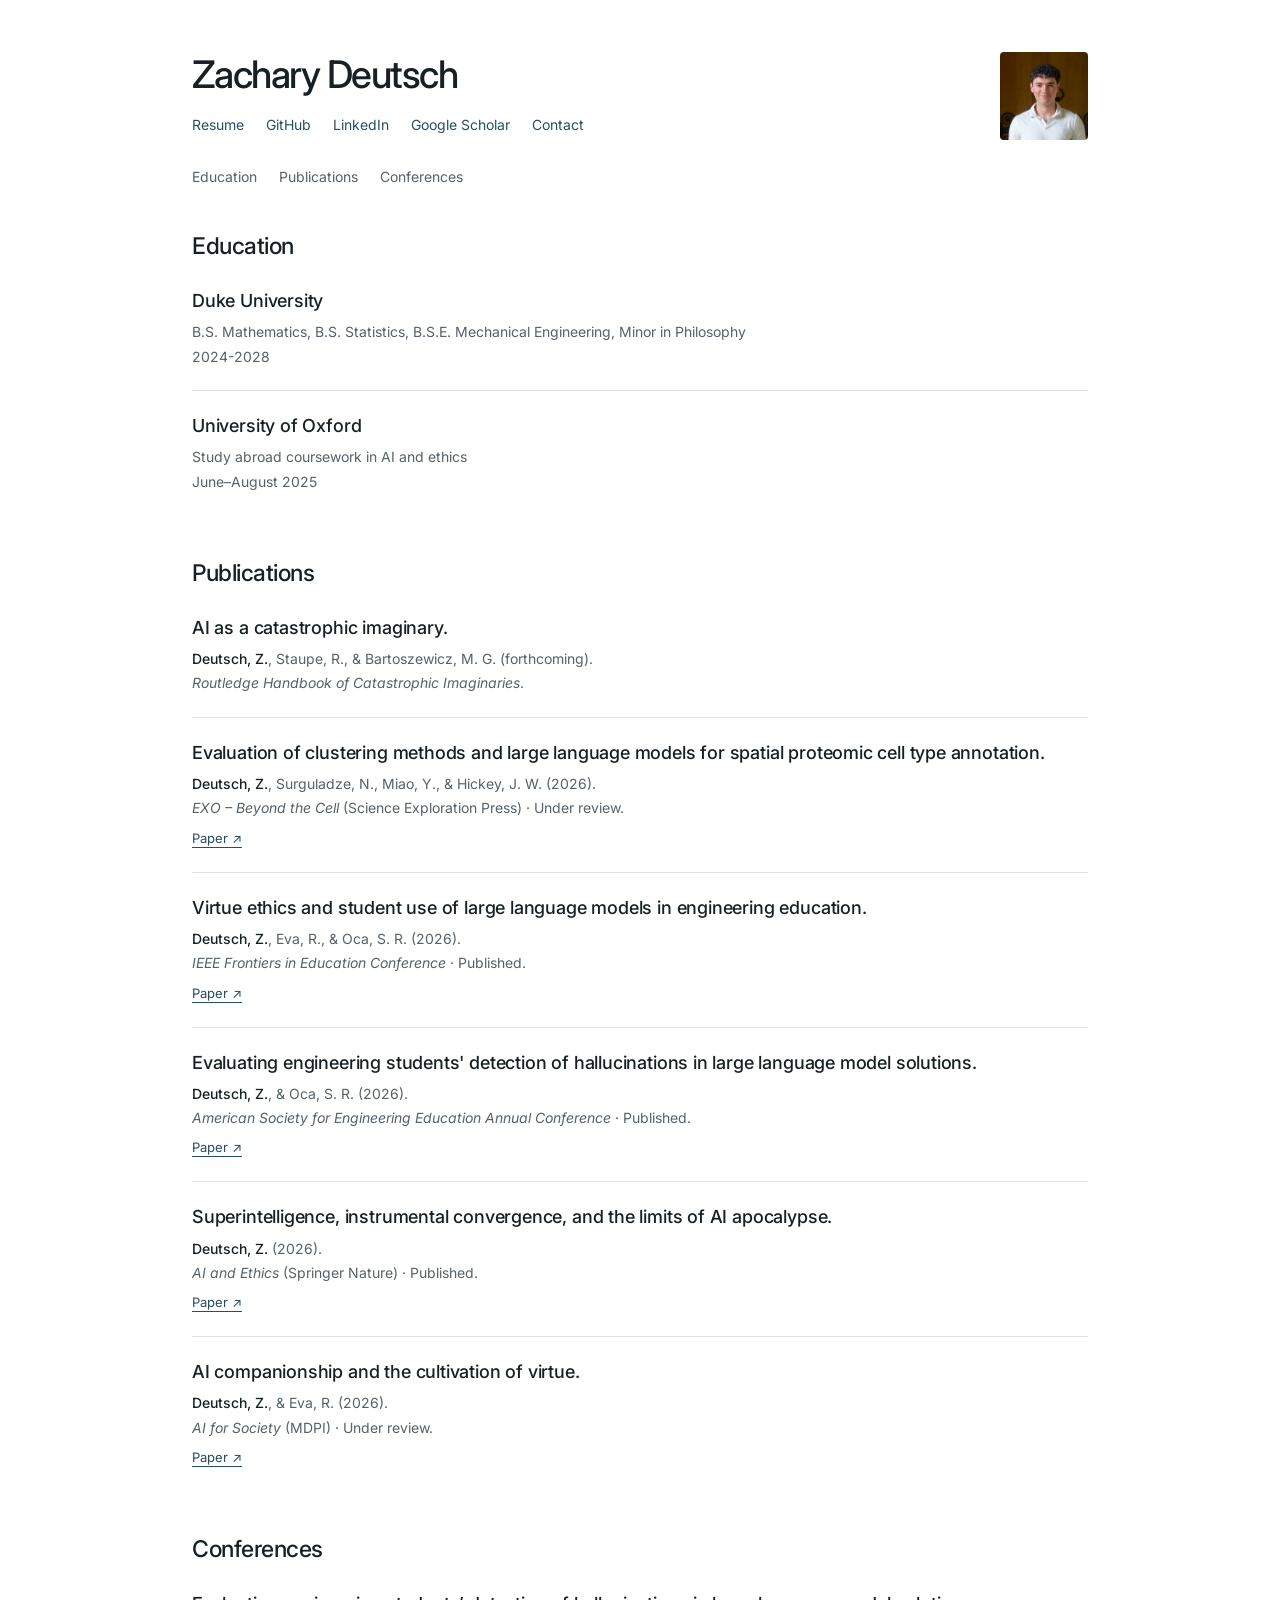
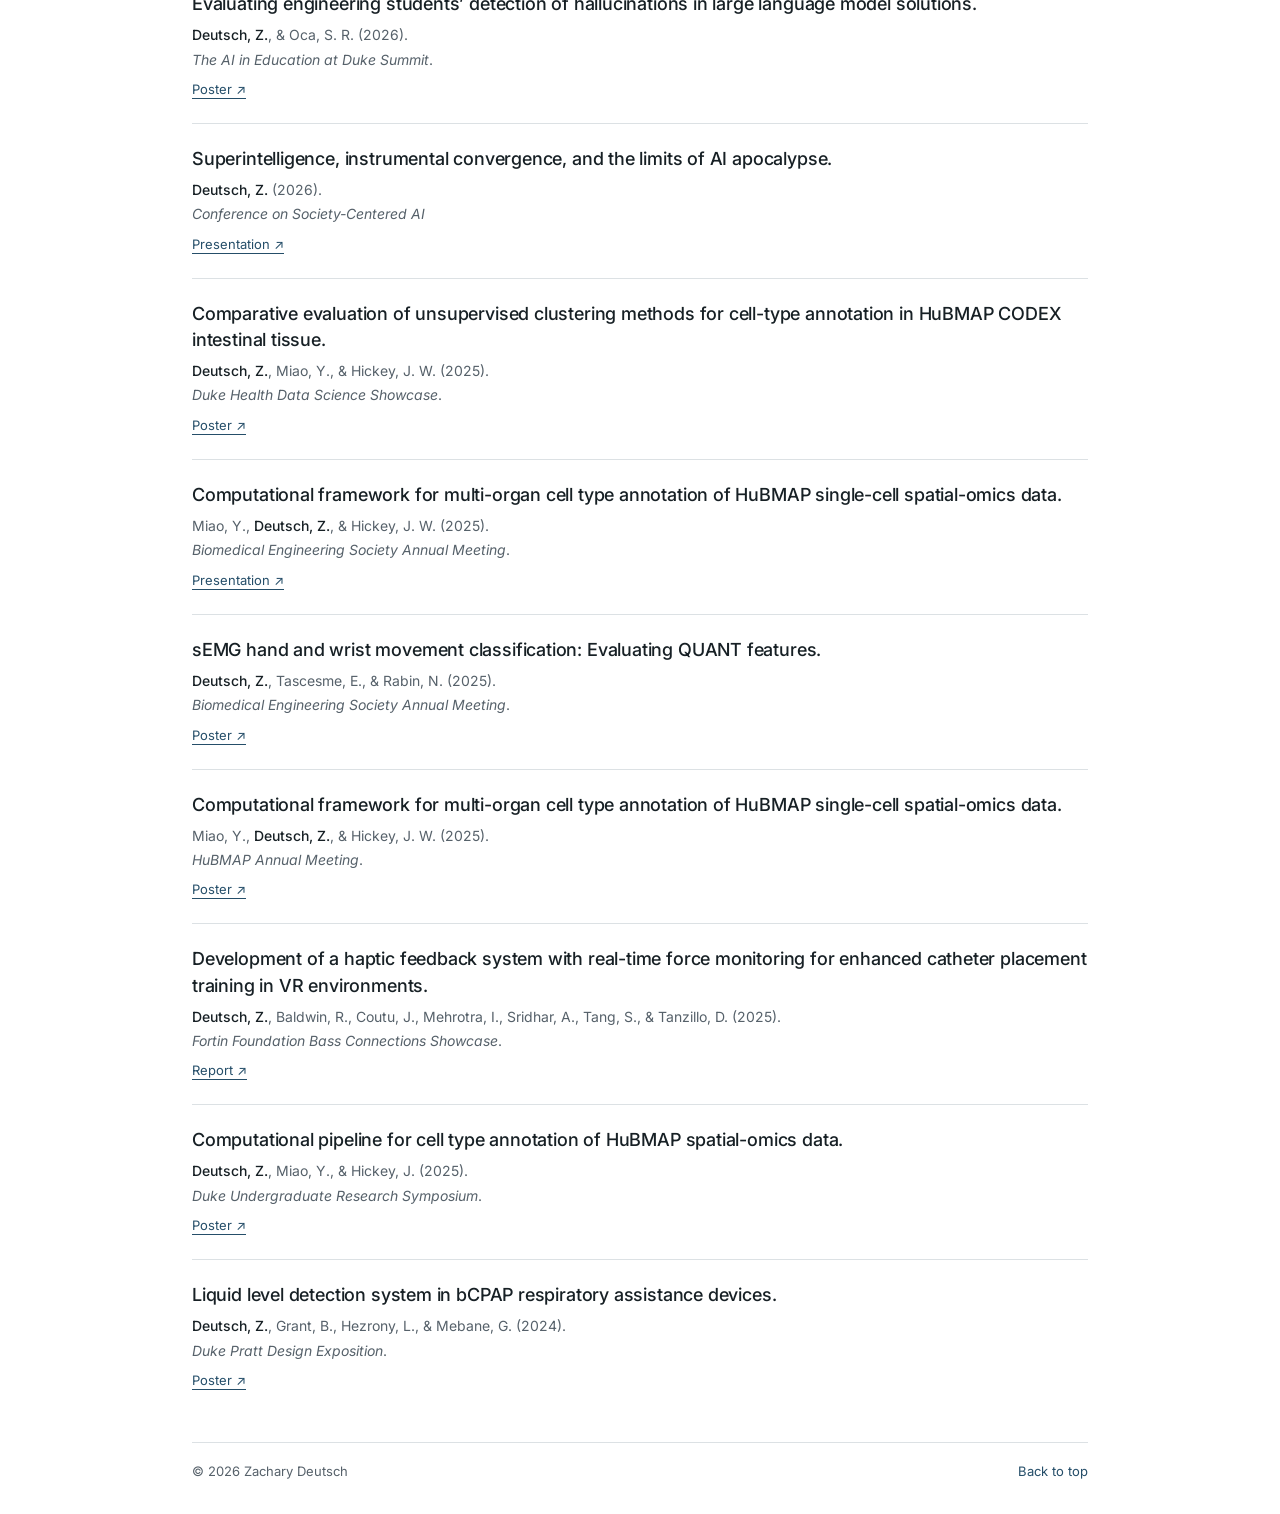
==== commit 5df6f82e: "Move AI companionship paper to end of publications" ====
--- a/index.html
+++ b/index.html
@@ -130,34 +130,34 @@
             <p class="publication-venue"><em>Routledge Handbook of Catastrophic Imaginaries</em>.</p>
           </article>
           <article class="list-item publication">
+            <h3 class="publication-title"><a href="Deutsch_Hickey_Manuscript.pdf" target="_blank" rel="noopener noreferrer">Evaluation of clustering methods and large language models for spatial proteomic cell type annotation.</a></h3>
+            <p class="publication-authors"><strong>Deutsch, Z.</strong>, Surguladze, N., Miao, Y., &amp; Hickey, J. W. (2026).</p>
+            <p class="publication-venue"><em>EXO – Beyond the Cell</em> (Science Exploration Press) · Under review.</p>
+            <a class="paper-link" href="Deutsch_Hickey_Manuscript.pdf" target="_blank" rel="noopener noreferrer" aria-label="Read paper">Paper ↗</a>
+          </article>
+          <article class="list-item publication">
+            <h3 class="publication-title"><a href="FIE_2026.pdf" target="_blank" rel="noopener noreferrer">Virtue ethics and student use of large language models in engineering education.</a></h3>
+            <p class="publication-authors"><strong>Deutsch, Z.</strong>, Eva, R., &amp; Oca, S. R. (2026).</p>
+            <p class="publication-venue"><em>IEEE Frontiers in Education Conference</em> · Published.</p>
+            <a class="paper-link" href="FIE_2026.pdf" target="_blank" rel="noopener noreferrer" aria-label="Read paper">Paper ↗</a>
+          </article>
+          <article class="list-item publication">
+            <h3 class="publication-title"><a href="https://peer.asee.org/evaluating-engineering-students-detection-of-hallucinations-in-large-language-model-solutions" target="_blank" rel="noopener noreferrer">Evaluating engineering students' detection of hallucinations in large language model solutions.</a></h3>
+            <p class="publication-authors"><strong>Deutsch, Z.</strong>, &amp; Oca, S. R. (2026).</p>
+            <p class="publication-venue"><em>American Society for Engineering Education Annual Conference</em> · Published.</p>
+            <a class="paper-link" href="https://peer.asee.org/evaluating-engineering-students-detection-of-hallucinations-in-large-language-model-solutions" target="_blank" rel="noopener noreferrer" aria-label="Read paper">Paper ↗</a>
+          </article>
+          <article class="list-item publication">
+            <h3 class="publication-title"><a href="https://link.springer.com/article/10.1007/s43681-025-00941-z" target="_blank" rel="noopener noreferrer">Superintelligence, instrumental convergence, and the limits of AI apocalypse.</a></h3>
+            <p class="publication-authors"><strong>Deutsch, Z.</strong> (2026).</p>
+            <p class="publication-venue"><em>AI and Ethics</em> (Springer Nature) · Published.</p>
+            <a class="paper-link" href="https://link.springer.com/article/10.1007/s43681-025-00941-z" target="_blank" rel="noopener noreferrer" aria-label="Read paper">Paper ↗</a>
+          </article>
+          <article class="list-item publication">
             <h3 class="publication-title"><a href="AI_Companionship_and_the_Cultivation_of_Virtue.pdf" target="_blank" rel="noopener noreferrer">AI companionship and the cultivation of virtue.</a></h3>
             <p class="publication-authors"><strong>Deutsch, Z.</strong>, &amp; Eva, R. (2026).</p>
             <p class="publication-venue"><em>AI for Society</em> (MDPI) · Under review.</p>
             <a class="paper-link" href="AI_Companionship_and_the_Cultivation_of_Virtue.pdf" target="_blank" rel="noopener noreferrer" aria-label="Read paper">Paper ↗</a>
-          </article>
-          <article class="list-item publication">
-            <h3 class="publication-title"><a href="Deutsch_Hickey_Manuscript.pdf" target="_blank" rel="noopener noreferrer">Evaluation of clustering methods and large language models for spatial proteomic cell type annotation.</a></h3>
-            <p class="publication-authors"><strong>Deutsch, Z.</strong>, Surguladze, N., Miao, Y., &amp; Hickey, J. W. (2026).</p>
-            <p class="publication-venue"><em>EXO – Beyond the Cell</em> (Science Exploration Press) · Under review.</p>
-            <a class="paper-link" href="Deutsch_Hickey_Manuscript.pdf" target="_blank" rel="noopener noreferrer" aria-label="Read paper">Paper ↗</a>
-          </article>
-          <article class="list-item publication">
-            <h3 class="publication-title"><a href="FIE_2026.pdf" target="_blank" rel="noopener noreferrer">Virtue ethics and student use of large language models in engineering education.</a></h3>
-            <p class="publication-authors"><strong>Deutsch, Z.</strong>, Eva, R., &amp; Oca, S. R. (2026).</p>
-            <p class="publication-venue"><em>IEEE Frontiers in Education Conference</em> · Published.</p>
-            <a class="paper-link" href="FIE_2026.pdf" target="_blank" rel="noopener noreferrer" aria-label="Read paper">Paper ↗</a>
-          </article>
-          <article class="list-item publication">
-            <h3 class="publication-title"><a href="https://peer.asee.org/evaluating-engineering-students-detection-of-hallucinations-in-large-language-model-solutions" target="_blank" rel="noopener noreferrer">Evaluating engineering students' detection of hallucinations in large language model solutions.</a></h3>
-            <p class="publication-authors"><strong>Deutsch, Z.</strong>, &amp; Oca, S. R. (2026).</p>
-            <p class="publication-venue"><em>American Society for Engineering Education Annual Conference</em> · Published.</p>
-            <a class="paper-link" href="https://peer.asee.org/evaluating-engineering-students-detection-of-hallucinations-in-large-language-model-solutions" target="_blank" rel="noopener noreferrer" aria-label="Read paper">Paper ↗</a>
-          </article>
-          <article class="list-item publication">
-            <h3 class="publication-title"><a href="https://link.springer.com/article/10.1007/s43681-025-00941-z" target="_blank" rel="noopener noreferrer">Superintelligence, instrumental convergence, and the limits of AI apocalypse.</a></h3>
-            <p class="publication-authors"><strong>Deutsch, Z.</strong> (2026).</p>
-            <p class="publication-venue"><em>AI and Ethics</em> (Springer Nature) · Published.</p>
-            <a class="paper-link" href="https://link.springer.com/article/10.1007/s43681-025-00941-z" target="_blank" rel="noopener noreferrer" aria-label="Read paper">Paper ↗</a>
           </article>
         </div>
       </section>
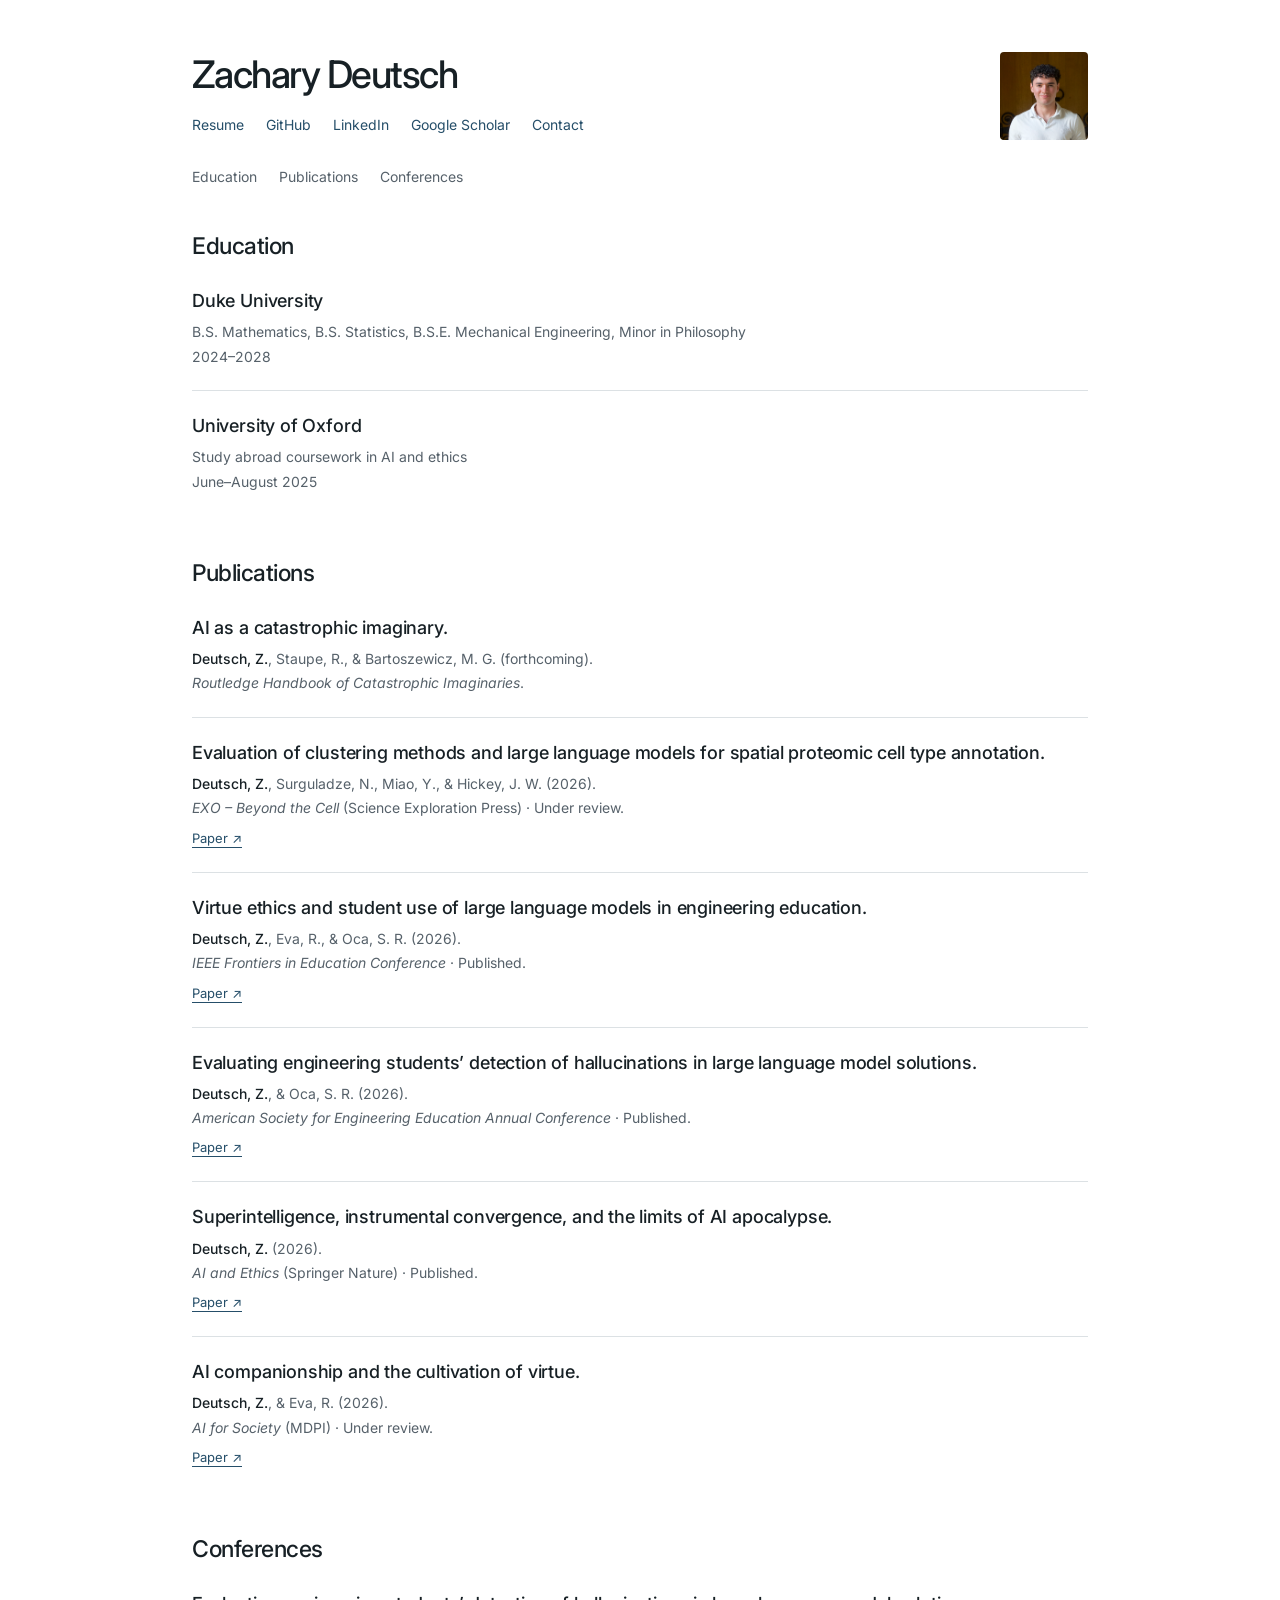
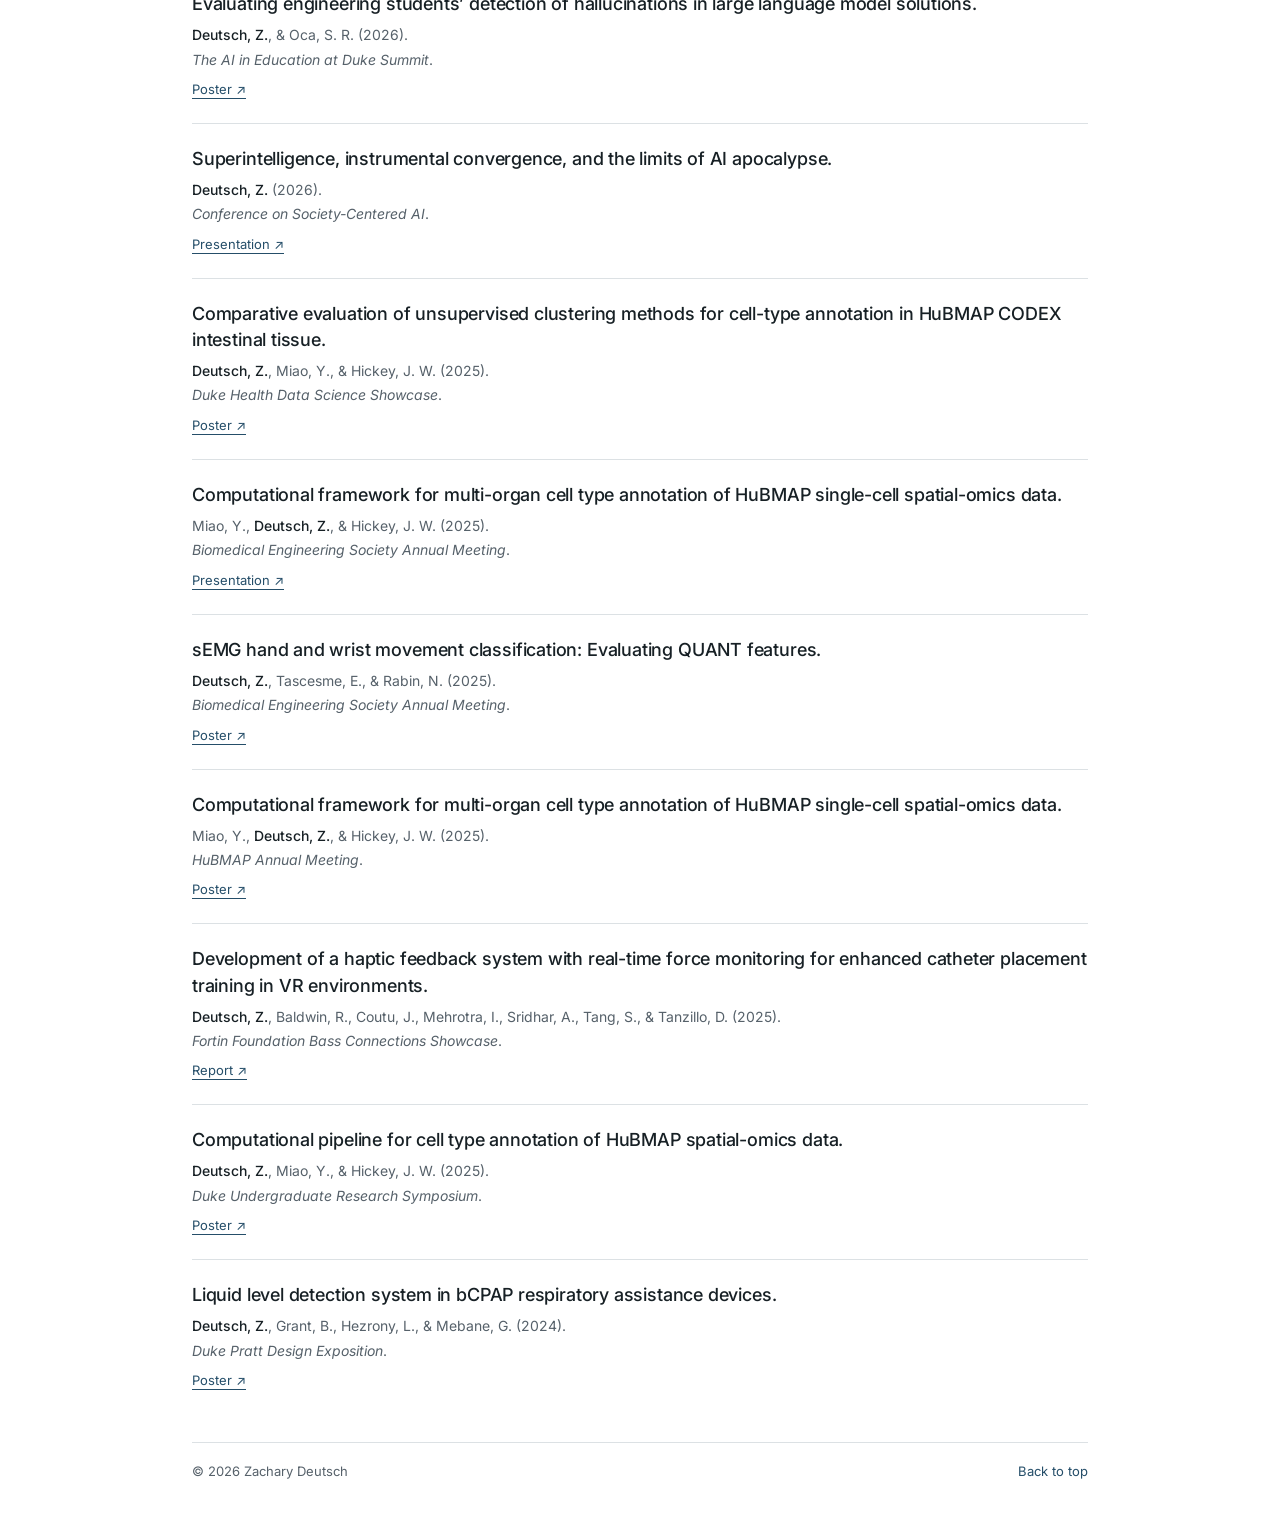
==== commit cb380f7c: "Standardize website punctuation and citation initials" ====
--- a/index.html
+++ b/index.html
@@ -110,7 +110,7 @@
           <article class="list-item publication">
             <h3 class="publication-title">Duke University</h3>
             <p class="publication-authors">B.S. Mathematics, B.S. Statistics, B.S.E. Mechanical Engineering, Minor in Philosophy</p>
-            <p class="publication-venue">2024-2028</p>
+            <p class="publication-venue">2024–2028</p>
           </article>
           <article class="list-item publication">
             <h3 class="publication-title">University of Oxford</h3>
@@ -142,7 +142,7 @@
             <a class="paper-link" href="FIE_2026.pdf" target="_blank" rel="noopener noreferrer" aria-label="Read paper">Paper ↗</a>
           </article>
           <article class="list-item publication">
-            <h3 class="publication-title"><a href="https://peer.asee.org/evaluating-engineering-students-detection-of-hallucinations-in-large-language-model-solutions" target="_blank" rel="noopener noreferrer">Evaluating engineering students' detection of hallucinations in large language model solutions.</a></h3>
+            <h3 class="publication-title"><a href="https://peer.asee.org/evaluating-engineering-students-detection-of-hallucinations-in-large-language-model-solutions" target="_blank" rel="noopener noreferrer">Evaluating engineering students’ detection of hallucinations in large language model solutions.</a></h3>
             <p class="publication-authors"><strong>Deutsch, Z.</strong>, &amp; Oca, S. R. (2026).</p>
             <p class="publication-venue"><em>American Society for Engineering Education Annual Conference</em> · Published.</p>
             <a class="paper-link" href="https://peer.asee.org/evaluating-engineering-students-detection-of-hallucinations-in-large-language-model-solutions" target="_blank" rel="noopener noreferrer" aria-label="Read paper">Paper ↗</a>
@@ -175,7 +175,7 @@
           <article class="list-item publication" id="scai-2026-superintelligence">
             <h3 class="publication-title"><a href="https://sites.duke.edu/scai/abstracts/#e-n-accordion-item-1442" target="_blank" rel="noopener noreferrer">Superintelligence, instrumental convergence, and the limits of AI apocalypse.</a></h3>
             <p class="publication-authors"><strong>Deutsch, Z.</strong> (2026).</p>
-            <p class="publication-venue"><em>Conference on Society-Centered AI</em></p>
+            <p class="publication-venue"><em>Conference on Society-Centered AI</em>.</p>
             <a class="paper-link" href="https://sites.duke.edu/scai/abstracts/#e-n-accordion-item-1442" target="_blank" rel="noopener noreferrer" aria-label="View presentation">Presentation ↗</a>
           </article>
           <article class="list-item publication">
@@ -210,7 +210,7 @@
           </article>
           <article class="list-item publication">
             <h3 class="publication-title"><a href="20250410_Undergraduate_Research_Symposium_Deutsch.pdf" target="_blank" rel="noopener noreferrer">Computational pipeline for cell type annotation of HuBMAP spatial-omics data.</a></h3>
-            <p class="publication-authors"><strong>Deutsch, Z.</strong>, Miao, Y., &amp; Hickey, J. (2025).</p>
+            <p class="publication-authors"><strong>Deutsch, Z.</strong>, Miao, Y., &amp; Hickey, J. W. (2025).</p>
             <p class="publication-venue"><em>Duke Undergraduate Research Symposium</em>.</p>
             <a class="paper-link" href="20250410_Undergraduate_Research_Symposium_Deutsch.pdf" target="_blank" rel="noopener noreferrer" aria-label="View poster">Poster ↗</a>
           </article>
